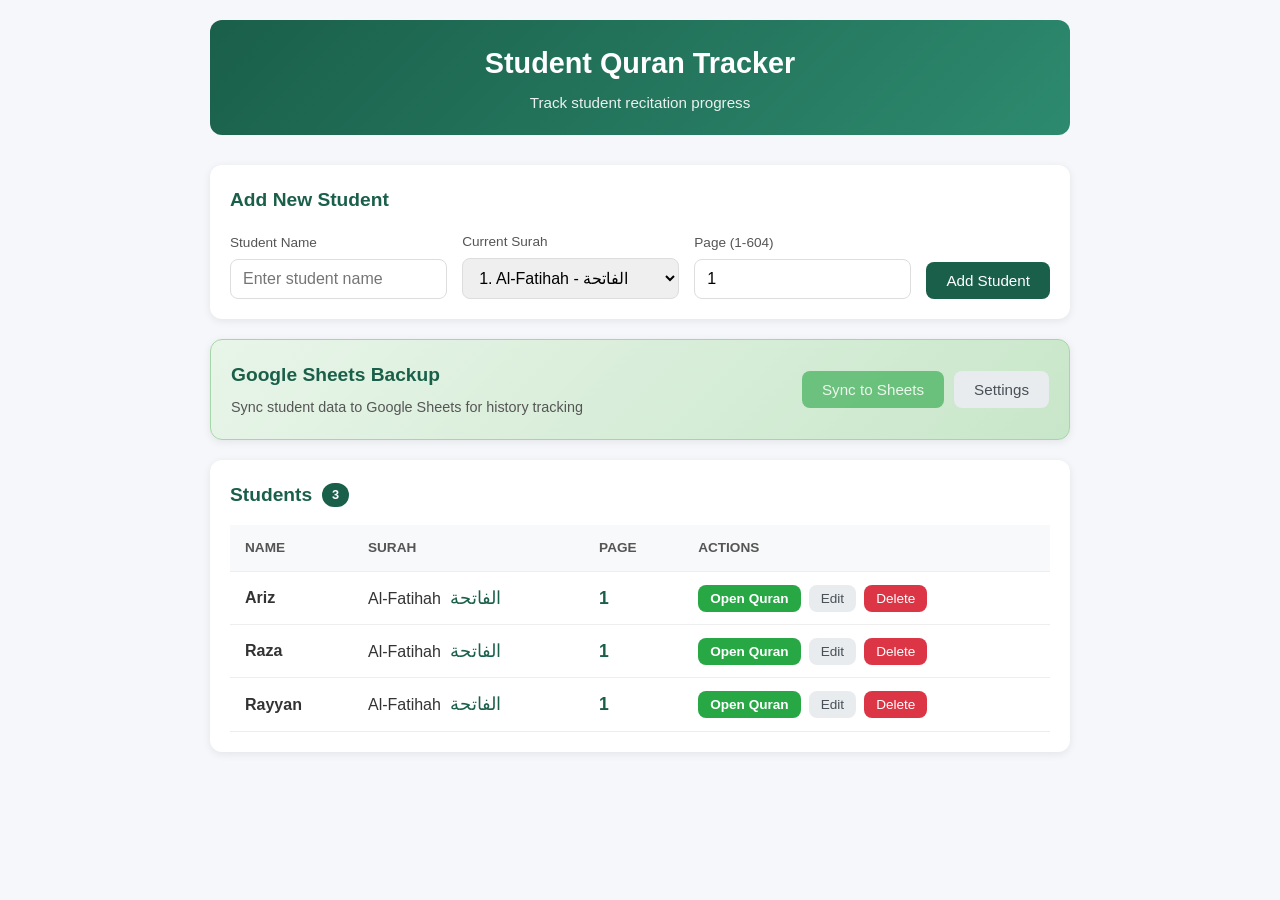
==== index.html @ d1339d32 "Initial commit: Student Quran Tracker app - Track student Quran recitation progress (Surah + Page) -" ====
<!DOCTYPE html>
<html lang="en" dir="ltr">
<head>
  <meta charset="UTF-8">
  <meta name="viewport" content="width=device-width, initial-scale=1.0">
  <title>Student Quran Tracker</title>
  <link rel="stylesheet" href="css/styles.css">
</head>
<body>
  <div class="container">
    <header>
      <h1>Student Quran Tracker</h1>
      <p class="subtitle">Track student recitation progress</p>
    </header>

    <!-- Add Student Form -->
    <section class="add-student-section">
      <h2>Add New Student</h2>
      <form id="addStudentForm" class="add-form">
        <div class="form-row">
          <div class="form-group">
            <label for="studentName">Student Name</label>
            <input type="text" id="studentName" placeholder="Enter student name" required>
          </div>
          <div class="form-group">
            <label for="surahSelect">Current Surah</label>
            <select id="surahSelect" required>
              <!-- Populated by JavaScript -->
            </select>
          </div>
          <div class="form-group">
            <label for="pageNumber">Page (1-604)</label>
            <input type="number" id="pageNumber" min="1" max="604" value="1" required>
          </div>
          <button type="submit" class="btn btn-primary">Add Student</button>
        </div>
      </form>
    </section>

    <!-- Google Sheets Sync -->
    <section class="sync-section">
      <div class="sync-row">
        <div class="sync-info">
          <h2>Google Sheets Backup</h2>
          <p>Sync student data to Google Sheets for history tracking</p>
        </div>
        <div class="sync-buttons">
          <button id="syncBtn" class="btn btn-success" onclick="syncToGoogleSheets()">
            Sync to Sheets
          </button>
          <button class="btn btn-secondary" onclick="openSettingsModal()">
            Settings
          </button>
        </div>
      </div>
    </section>

    <!-- Student List -->
    <section class="student-list-section">
      <h2>Students <span id="studentCount" class="count-badge">0</span></h2>

      <div class="table-container">
        <table id="studentTable">
          <thead>
            <tr>
              <th>Name</th>
              <th>Surah</th>
              <th>Page</th>
              <th>Actions</th>
            </tr>
          </thead>
          <tbody id="studentTableBody">
            <!-- Populated by JavaScript -->
          </tbody>
        </table>

        <div id="emptyState" class="empty-state">
          <p>No students added yet.</p>
          <p>Add your first student above!</p>
        </div>
      </div>
    </section>
  </div>

  <!-- Edit Modal -->
  <div id="editModal" class="modal">
    <div class="modal-content">
      <div class="modal-header">
        <h3>Edit Student</h3>
        <button class="close-btn" onclick="closeEditModal()">&times;</button>
      </div>
      <form id="editStudentForm">
        <input type="hidden" id="editStudentId">
        <div class="form-group">
          <label for="editStudentName">Student Name</label>
          <input type="text" id="editStudentName" required>
        </div>
        <div class="form-group">
          <label for="editSurahSelect">Current Surah</label>
          <select id="editSurahSelect" required>
            <!-- Populated by JavaScript -->
          </select>
        </div>
        <div class="form-group">
          <label for="editPageNumber">Page (1-604)</label>
          <input type="number" id="editPageNumber" min="1" max="604" required>
        </div>
        <div class="modal-actions">
          <button type="button" class="btn btn-secondary" onclick="closeEditModal()">Cancel</button>
          <button type="submit" class="btn btn-primary">Save Changes</button>
        </div>
      </form>
    </div>
  </div>

  <!-- Delete Confirmation Modal -->
  <div id="deleteModal" class="modal">
    <div class="modal-content modal-small">
      <div class="modal-header">
        <h3>Delete Student</h3>
        <button class="close-btn" onclick="closeDeleteModal()">&times;</button>
      </div>
      <p>Are you sure you want to delete <strong id="deleteStudentName"></strong>?</p>
      <div class="modal-actions">
        <button type="button" class="btn btn-secondary" onclick="closeDeleteModal()">Cancel</button>
        <button type="button" class="btn btn-danger" onclick="confirmDelete()">Delete</button>
      </div>
    </div>
  </div>

  <!-- Settings Modal -->
  <div id="settingsModal" class="modal">
    <div class="modal-content">
      <div class="modal-header">
        <h3>Google Sheets Settings</h3>
        <button class="close-btn" onclick="closeSettingsModal()">&times;</button>
      </div>
      <div class="form-group">
        <label for="scriptUrl">Google Apps Script URL</label>
        <input type="url" id="scriptUrl" placeholder="https://script.google.com/macros/s/...">
        <p class="help-text">
          Deploy the Google Apps Script and paste the web app URL here.
          <br>See <code>google-apps-script.js</code> for the script code.
        </p>
      </div>
      <div class="modal-actions">
        <button type="button" class="btn btn-secondary" onclick="closeSettingsModal()">Cancel</button>
        <button type="button" class="btn btn-primary" onclick="saveScriptUrl()">Save URL</button>
      </div>
    </div>
  </div>

  <script src="js/quran-data.js"></script>
  <script src="js/page-mapping.js"></script>
  <script src="js/app.js"></script>
</body>
</html>
---- css/styles.css ----
/* Reset and base styles */
* {
  margin: 0;
  padding: 0;
  box-sizing: border-box;
}

body {
  font-family: -apple-system, BlinkMacSystemFont, 'Segoe UI', Roboto, Oxygen, Ubuntu, sans-serif;
  background-color: #f5f7fa;
  color: #333;
  line-height: 1.6;
  min-height: 100vh;
}

.container {
  max-width: 900px;
  margin: 0 auto;
  padding: 20px;
}

/* Header */
header {
  text-align: center;
  margin-bottom: 30px;
  padding: 20px;
  background: linear-gradient(135deg, #1a5f4a 0%, #2d8a6e 100%);
  border-radius: 12px;
  color: white;
}

header h1 {
  font-size: 1.8rem;
  margin-bottom: 5px;
}

header .subtitle {
  opacity: 0.9;
  font-size: 0.95rem;
}

/* Sections */
section {
  background: white;
  border-radius: 12px;
  padding: 20px;
  margin-bottom: 20px;
  box-shadow: 0 2px 8px rgba(0, 0, 0, 0.08);
}

section h2 {
  font-size: 1.2rem;
  margin-bottom: 15px;
  color: #1a5f4a;
  display: flex;
  align-items: center;
  gap: 10px;
}

.count-badge {
  background: #1a5f4a;
  color: white;
  font-size: 0.8rem;
  padding: 2px 10px;
  border-radius: 12px;
}

/* Forms */
.add-form .form-row {
  display: flex;
  flex-wrap: wrap;
  gap: 15px;
  align-items: flex-end;
}

.form-group {
  flex: 1;
  min-width: 150px;
}

.form-group label {
  display: block;
  font-size: 0.85rem;
  font-weight: 500;
  margin-bottom: 5px;
  color: #555;
}

.form-group input,
.form-group select {
  width: 100%;
  padding: 10px 12px;
  border: 1px solid #ddd;
  border-radius: 8px;
  font-size: 1rem;
  transition: border-color 0.2s, box-shadow 0.2s;
}

.form-group input:focus,
.form-group select:focus {
  outline: none;
  border-color: #1a5f4a;
  box-shadow: 0 0 0 3px rgba(26, 95, 74, 0.1);
}

/* Buttons */
.btn {
  padding: 10px 20px;
  border: none;
  border-radius: 8px;
  font-size: 0.95rem;
  font-weight: 500;
  cursor: pointer;
  transition: all 0.2s;
  display: inline-flex;
  align-items: center;
  justify-content: center;
  gap: 6px;
}

.btn-primary {
  background: #1a5f4a;
  color: white;
}

.btn-primary:hover {
  background: #15503e;
}

.btn-secondary {
  background: #e9ecef;
  color: #495057;
}

.btn-secondary:hover {
  background: #dee2e6;
}

.btn-success {
  background: #28a745;
  color: white;
}

.btn-success:hover {
  background: #218838;
}

.btn-danger {
  background: #dc3545;
  color: white;
}

.btn-danger:hover {
  background: #c82333;
}

.btn-sm {
  padding: 6px 12px;
  font-size: 0.85rem;
}

/* Table */
.table-container {
  overflow-x: auto;
}

table {
  width: 100%;
  border-collapse: collapse;
}

table th,
table td {
  padding: 12px 15px;
  text-align: left;
  border-bottom: 1px solid #eee;
}

table th {
  background: #f8f9fa;
  font-weight: 600;
  color: #555;
  font-size: 0.85rem;
  text-transform: uppercase;
}

table tbody tr:hover {
  background: #f8f9fa;
}

table td {
  vertical-align: middle;
}

/* Action buttons in table */
.action-buttons {
  display: flex;
  gap: 8px;
  flex-wrap: wrap;
}

/* Open Quran button - make it stand out */
.btn-quran {
  background: #28a745;
  color: white;
  font-weight: 600;
}

.btn-quran:hover {
  background: #218838;
}

/* Inline page edit */
.page-display {
  display: flex;
  align-items: center;
  gap: 8px;
}

.page-number {
  font-weight: 600;
  font-size: 1.1rem;
  color: #1a5f4a;
  min-width: 40px;
}

.page-input {
  width: 70px;
  padding: 5px 8px;
  border: 1px solid #1a5f4a;
  border-radius: 6px;
  font-size: 1rem;
  text-align: center;
}

/* Empty state */
.empty-state {
  text-align: center;
  padding: 40px 20px;
  color: #888;
}

.empty-state p {
  margin: 5px 0;
}

/* Hide table when empty */
table.hidden,
.empty-state.hidden {
  display: none;
}

/* Modal */
.modal {
  display: none;
  position: fixed;
  top: 0;
  left: 0;
  width: 100%;
  height: 100%;
  background: rgba(0, 0, 0, 0.5);
  justify-content: center;
  align-items: center;
  z-index: 1000;
}

.modal.active {
  display: flex;
}

.modal-content {
  background: white;
  border-radius: 12px;
  padding: 24px;
  width: 90%;
  max-width: 450px;
  box-shadow: 0 10px 40px rgba(0, 0, 0, 0.2);
}

.modal-small {
  max-width: 350px;
}

.modal-header {
  display: flex;
  justify-content: space-between;
  align-items: center;
  margin-bottom: 20px;
}

.modal-header h3 {
  font-size: 1.2rem;
  color: #333;
}

.close-btn {
  background: none;
  border: none;
  font-size: 1.5rem;
  cursor: pointer;
  color: #888;
  line-height: 1;
}

.close-btn:hover {
  color: #333;
}

.modal-content .form-group {
  margin-bottom: 15px;
}

.modal-actions {
  display: flex;
  gap: 10px;
  justify-content: flex-end;
  margin-top: 20px;
}

/* Responsive */
@media (max-width: 600px) {
  .container {
    padding: 10px;
  }

  header {
    padding: 15px;
  }

  header h1 {
    font-size: 1.4rem;
  }

  section {
    padding: 15px;
  }

  .add-form .form-row {
    flex-direction: column;
  }

  .form-group {
    min-width: 100%;
  }

  .btn {
    width: 100%;
  }

  table th,
  table td {
    padding: 10px 8px;
    font-size: 0.9rem;
  }

  .action-buttons {
    flex-direction: column;
  }

  .action-buttons .btn {
    width: 100%;
  }
}

/* Surah display */
.surah-name {
  font-weight: 500;
}

.surah-arabic {
  font-family: 'Scheherazade New', 'Traditional Arabic', serif;
  font-size: 1.1rem;
  margin-left: 5px;
  color: #1a5f4a;
}

/* Sync section */
.sync-section {
  background: linear-gradient(135deg, #e8f5e9 0%, #c8e6c9 100%);
  border: 1px solid #a5d6a7;
}

.sync-row {
  display: flex;
  justify-content: space-between;
  align-items: center;
  flex-wrap: wrap;
  gap: 15px;
}

.sync-info h2 {
  margin-bottom: 5px;
}

.sync-info p {
  color: #555;
  font-size: 0.9rem;
  margin: 0;
}

.sync-buttons {
  display: flex;
  gap: 10px;
}

/* Help text */
.help-text {
  font-size: 0.85rem;
  color: #666;
  margin-top: 8px;
  line-height: 1.5;
}

.help-text code {
  background: #f0f0f0;
  padding: 2px 6px;
  border-radius: 4px;
  font-family: monospace;
}

/* Disabled button */
.btn:disabled {
  opacity: 0.6;
  cursor: not-allowed;
}

@media (max-width: 600px) {
  .sync-row {
    flex-direction: column;
    text-align: center;
  }

  .sync-buttons {
    width: 100%;
    flex-direction: column;
  }
}
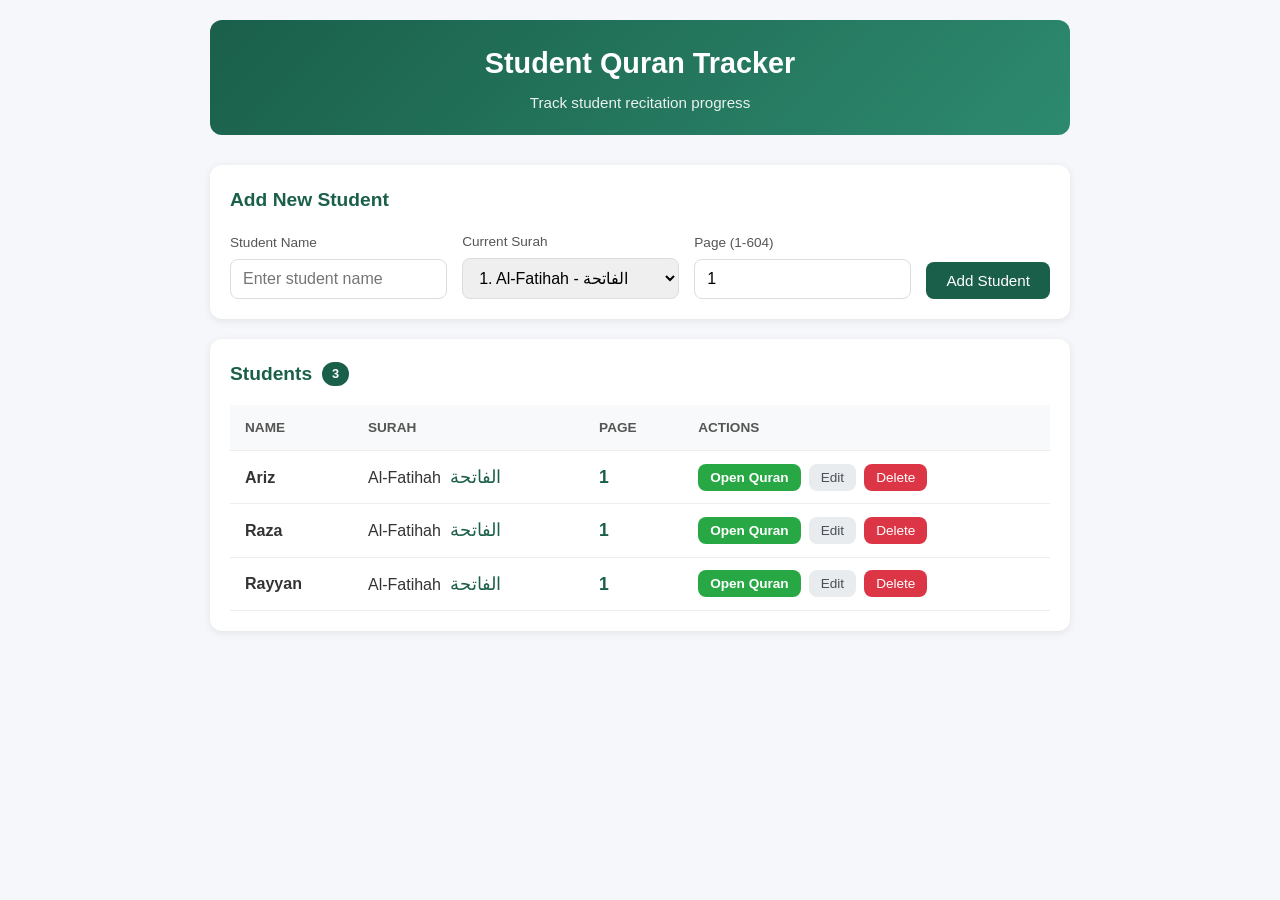
==== commit f2c9dc11: "Remove Google Sheets backup button and settings Co-Authored-By: Claude Opus 4.5 <noreply@anthropic.c" ====
--- a/index.html
+++ b/index.html
@@ -36,25 +36,6 @@
         </div>
       </form>
     </section>
-
-    <!-- Google Sheets Sync -->
-    <section class="sync-section">
-      <div class="sync-row">
-        <div class="sync-info">
-          <h2>Google Sheets Backup</h2>
-          <p>Sync student data to Google Sheets for history tracking</p>
-        </div>
-        <div class="sync-buttons">
-          <button id="syncBtn" class="btn btn-success" onclick="syncToGoogleSheets()">
-            Sync to Sheets
-          </button>
-          <button class="btn btn-secondary" onclick="openSettingsModal()">
-            Settings
-          </button>
-        </div>
-      </div>
-    </section>
-
     <!-- Student List -->
     <section class="student-list-section">
       <h2>Students <span id="studentCount" class="count-badge">0</span></h2>
@@ -127,29 +108,6 @@
       </div>
     </div>
   </div>
-
-  <!-- Settings Modal -->
-  <div id="settingsModal" class="modal">
-    <div class="modal-content">
-      <div class="modal-header">
-        <h3>Google Sheets Settings</h3>
-        <button class="close-btn" onclick="closeSettingsModal()">&times;</button>
-      </div>
-      <div class="form-group">
-        <label for="scriptUrl">Google Apps Script URL</label>
-        <input type="url" id="scriptUrl" placeholder="https://script.google.com/macros/s/...">
-        <p class="help-text">
-          Deploy the Google Apps Script and paste the web app URL here.
-          <br>See <code>google-apps-script.js</code> for the script code.
-        </p>
-      </div>
-      <div class="modal-actions">
-        <button type="button" class="btn btn-secondary" onclick="closeSettingsModal()">Cancel</button>
-        <button type="button" class="btn btn-primary" onclick="saveScriptUrl()">Save URL</button>
-      </div>
-    </div>
-  </div>
-
   <script src="js/quran-data.js"></script>
   <script src="js/page-mapping.js"></script>
   <script src="js/app.js"></script>
--- a/css/styles.css
+++ b/css/styles.css
@@ -374,64 +374,3 @@
   color: #1a5f4a;
 }
 
-/* Sync section */
-.sync-section {
-  background: linear-gradient(135deg, #e8f5e9 0%, #c8e6c9 100%);
-  border: 1px solid #a5d6a7;
-}
-
-.sync-row {
-  display: flex;
-  justify-content: space-between;
-  align-items: center;
-  flex-wrap: wrap;
-  gap: 15px;
-}
-
-.sync-info h2 {
-  margin-bottom: 5px;
-}
-
-.sync-info p {
-  color: #555;
-  font-size: 0.9rem;
-  margin: 0;
-}
-
-.sync-buttons {
-  display: flex;
-  gap: 10px;
-}
-
-/* Help text */
-.help-text {
-  font-size: 0.85rem;
-  color: #666;
-  margin-top: 8px;
-  line-height: 1.5;
-}
-
-.help-text code {
-  background: #f0f0f0;
-  padding: 2px 6px;
-  border-radius: 4px;
-  font-family: monospace;
-}
-
-/* Disabled button */
-.btn:disabled {
-  opacity: 0.6;
-  cursor: not-allowed;
-}
-
-@media (max-width: 600px) {
-  .sync-row {
-    flex-direction: column;
-    text-align: center;
-  }
-
-  .sync-buttons {
-    width: 100%;
-    flex-direction: column;
-  }
-}
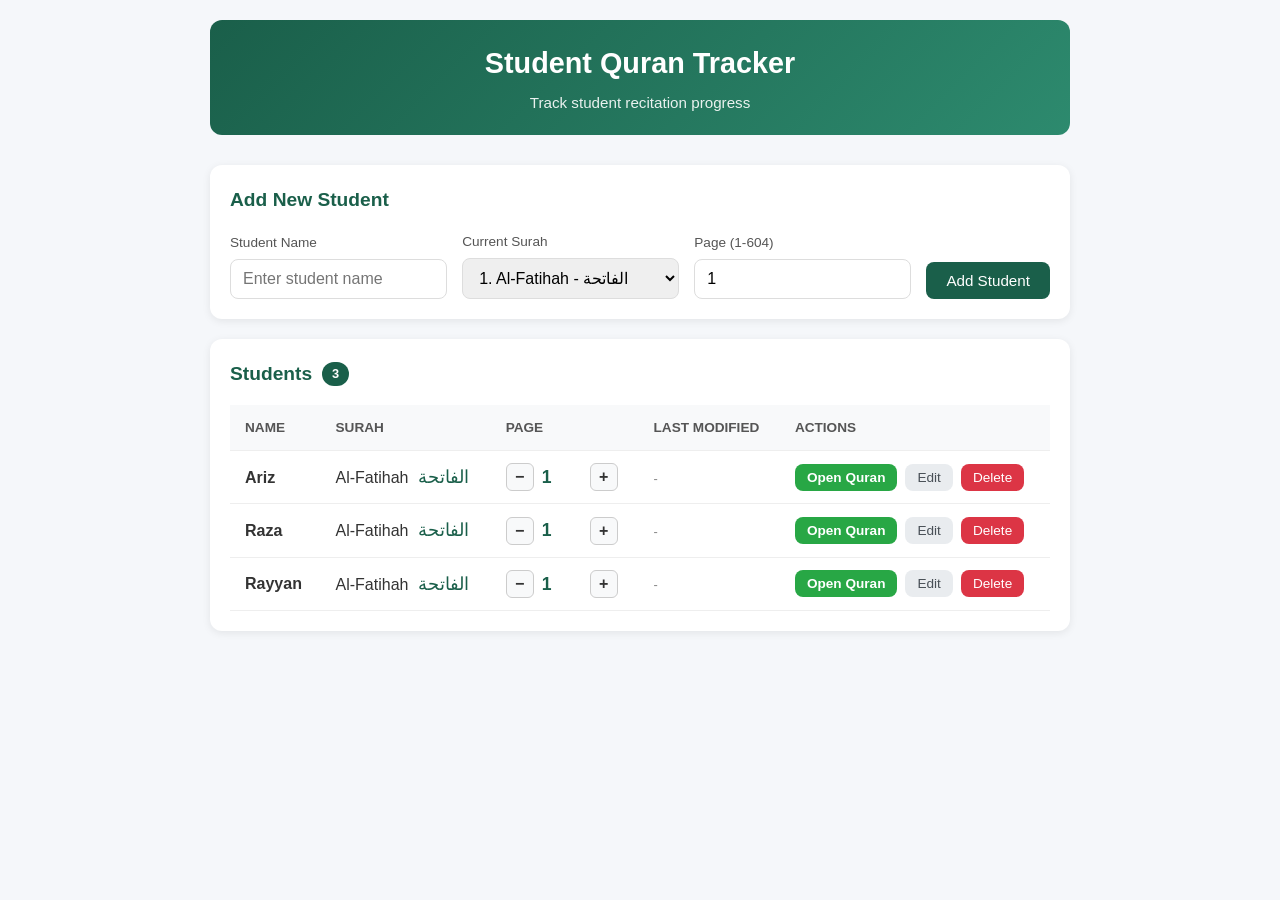
==== commit f0abc85f: "Add last modified date and page +/- buttons" ====
--- a/index.html
+++ b/index.html
@@ -47,6 +47,7 @@
               <th>Name</th>
               <th>Surah</th>
               <th>Page</th>
+              <th>Last Modified</th>
               <th>Actions</th>
             </tr>
           </thead>
--- a/css/styles.css
+++ b/css/styles.css
@@ -374,3 +374,33 @@
   color: #1a5f4a;
 }
 
+/* Page +/- buttons */
+.btn-page {
+  width: 28px;
+  height: 28px;
+  border: 1px solid #ccc;
+  border-radius: 6px;
+  background: #f8f9fa;
+  font-size: 1rem;
+  font-weight: 600;
+  cursor: pointer;
+  display: inline-flex;
+  align-items: center;
+  justify-content: center;
+  transition: all 0.2s;
+  color: #333;
+}
+
+.btn-page:hover {
+  background: #1a5f4a;
+  color: white;
+  border-color: #1a5f4a;
+}
+
+/* Last modified */
+.last-modified {
+  font-size: 0.8rem;
+  color: #888;
+  white-space: nowrap;
+}
+
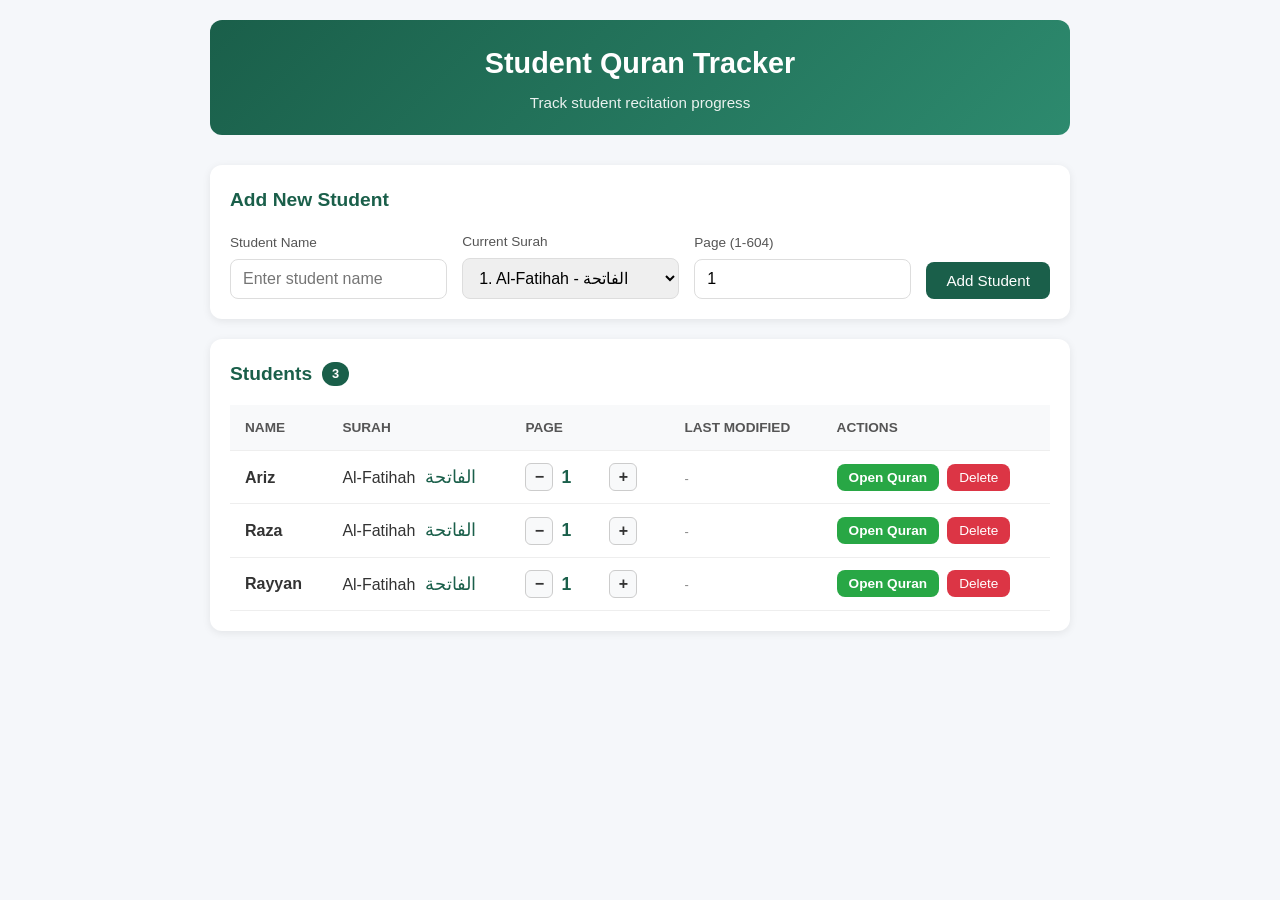
==== commit e3aa9700: "Remove Edit button, fix last modified display" ====
--- a/index.html
+++ b/index.html
@@ -63,38 +63,6 @@
       </div>
     </section>
   </div>
-
-  <!-- Edit Modal -->
-  <div id="editModal" class="modal">
-    <div class="modal-content">
-      <div class="modal-header">
-        <h3>Edit Student</h3>
-        <button class="close-btn" onclick="closeEditModal()">&times;</button>
-      </div>
-      <form id="editStudentForm">
-        <input type="hidden" id="editStudentId">
-        <div class="form-group">
-          <label for="editStudentName">Student Name</label>
-          <input type="text" id="editStudentName" required>
-        </div>
-        <div class="form-group">
-          <label for="editSurahSelect">Current Surah</label>
-          <select id="editSurahSelect" required>
-            <!-- Populated by JavaScript -->
-          </select>
-        </div>
-        <div class="form-group">
-          <label for="editPageNumber">Page (1-604)</label>
-          <input type="number" id="editPageNumber" min="1" max="604" required>
-        </div>
-        <div class="modal-actions">
-          <button type="button" class="btn btn-secondary" onclick="closeEditModal()">Cancel</button>
-          <button type="submit" class="btn btn-primary">Save Changes</button>
-        </div>
-      </form>
-    </div>
-  </div>
-
   <!-- Delete Confirmation Modal -->
   <div id="deleteModal" class="modal">
     <div class="modal-content modal-small">
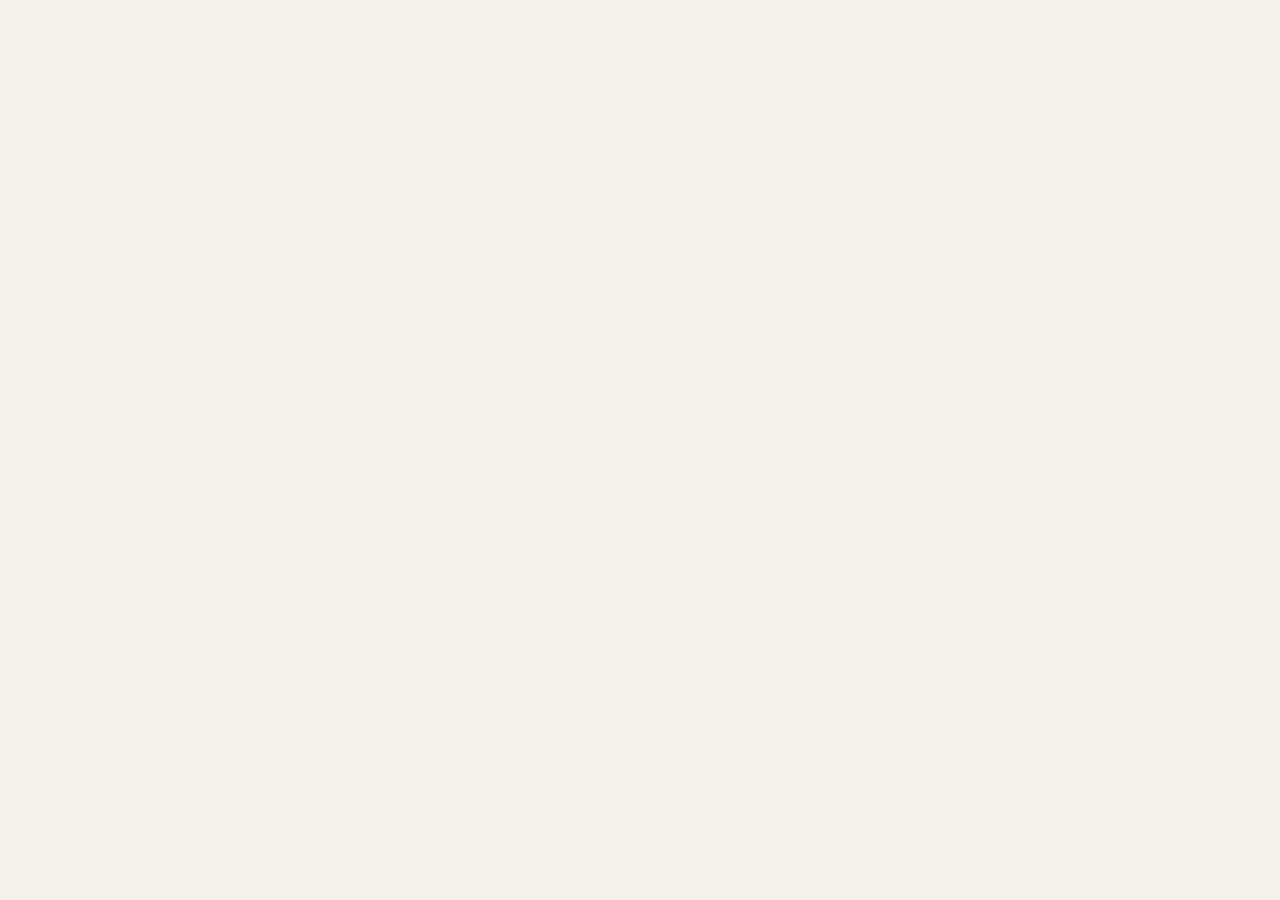
==== commit 5d3d2da3: "Update print statement from 'Hello' to 'Goodbye'" ====
--- a/index.html
+++ b/index.html
@@ -1,84 +1,1090 @@
 <!DOCTYPE html>
-<html lang="en" dir="ltr">
+<html lang="en">
 <head>
-  <meta charset="UTF-8">
-  <meta name="viewport" content="width=device-width, initial-scale=1.0">
-  <title>Student Quran Tracker</title>
-  <link rel="stylesheet" href="css/styles.css">
+<base target="_top">
+<meta charset="utf-8">
+<link rel="preconnect" href="https://fonts.googleapis.com">
+<link rel="preconnect" href="https://fonts.gstatic.com" crossorigin>
+<link href="https://fonts.googleapis.com/css2?family=Fraunces:opsz,wght@9..144,500;9..144,600&family=Inter:wght@400;500;600&family=Amiri:wght@400;700&display=swap" rel="stylesheet">
+<style>
+:root{
+  --bg:#F5F0E8; --surface:#FFFDF8; --surface-2:#FAF6EE; --line:#E6DECF; --line-2:#D8CDB8;
+  --ink:#2D2B27; --ink-2:#5E584E; --ink-3:#8A8275;
+  --teal:#2F6B5E; --teal-2:#3D7A6B; --teal-soft:#E3EEE9; --sage:#7FA38F;
+  --gold:#B8963E; --gold-soft:#F3EBD6;
+  --absent:#A9503A; --absent-soft:#F6E4DE;
+  --repl:#9A7A28; --repl-soft:#F3EAD2;
+  --st0:#E8E1D3; --st1:#C7DCD2; --st2:#8FB5A3; --st3:#4E8C79; --st4:#2F6B5E;
+  --r:14px; --shadow:0 1px 2px rgba(60,48,25,.06),0 4px 16px rgba(60,48,25,.05);
+  --serif:'Fraunces',Georgia,serif; --sans:'Inter',system-ui,-apple-system,'Segoe UI',Roboto,sans-serif; --ar:'Amiri','Traditional Arabic',serif;
+}
+*{box-sizing:border-box}
+html,body{margin:0;background:var(--bg);color:var(--ink);font:15px/1.5 var(--sans);-webkit-font-smoothing:antialiased}
+button,input,select,textarea{font:inherit;color:inherit}
+a{color:var(--teal)}
+.hidden{display:none!important}
+h1,h2,h3{font-family:var(--serif);font-weight:600;letter-spacing:-.01em;margin:0}
+.muted{color:var(--ink-3)} .small{font-size:13px}
+.ar{font-family:var(--ar);font-size:1.15em;direction:rtl}
+.wrap{max-width:1080px;margin:0 auto;padding:0 16px}
+
+/* Header */
+.top{background:var(--teal);color:#fff;position:relative;overflow:hidden}
+.top:before{content:"";position:absolute;inset:0;opacity:.09;background-image:url("data:image/svg+xml,%3Csvg xmlns='http://www.w3.org/2000/svg' width='56' height='56' viewBox='0 0 56 56'%3E%3Cg fill='none' stroke='%23fff' stroke-width='1.2'%3E%3Crect x='16' y='16' width='24' height='24'/%3E%3Crect x='16' y='16' width='24' height='24' transform='rotate(45 28 28)'/%3E%3C/g%3E%3C/svg%3E")}
+.top .wrap{position:relative;display:flex;align-items:center;gap:12px;min-height:60px;flex-wrap:wrap;padding-top:8px;padding-bottom:8px}
+.brand{display:flex;align-items:center;gap:10px;font-family:var(--serif);font-size:19px;font-weight:600;margin-right:auto;white-space:nowrap}
+.brand svg{flex:none}
+.nav{display:flex;gap:4px}
+.nav button{background:none;border:0;color:#fff;opacity:.78;padding:8px 12px;border-radius:999px;cursor:pointer;font-weight:500}
+.nav button:hover{opacity:1;background:rgba(255,255,255,.1)}
+.nav button.on{opacity:1;background:rgba(255,255,255,.16)}
+.top .btn-gold{background:var(--gold);color:#fff;border:0}
+.top .btn-gold:hover{background:#a8872f}
+.goldrule{height:3px;background:linear-gradient(90deg,var(--gold),#d9c07a,var(--gold))}
+
+/* Buttons */
+.btn{display:inline-flex;align-items:center;justify-content:center;gap:6px;border:1px solid var(--line-2);background:var(--surface);padding:9px 14px;border-radius:10px;cursor:pointer;font-weight:500;text-decoration:none;color:var(--ink);white-space:nowrap;min-height:40px}
+.btn:hover{border-color:var(--ink-3)}
+.btn-primary{background:var(--teal);border-color:var(--teal);color:#fff}
+.btn-primary:hover{background:#285d52;border-color:#285d52}
+.btn-ghost{background:none;border-color:transparent}
+.btn-danger{color:var(--absent);border-color:#e3c4ba}
+.btn-sm{padding:6px 10px;min-height:32px;font-size:13px;border-radius:8px}
+.btn[disabled]{opacity:.55;cursor:default}
+.iconbtn{width:40px;height:40px;padding:0;border-radius:10px}
+
+/* Layout */
+main{padding:20px 0 60px}
+.pagehead{display:flex;align-items:flex-end;gap:12px;flex-wrap:wrap;margin-bottom:16px}
+.pagehead h1{font-size:26px;line-height:1.2}
+.pagehead .grow{flex:1;min-width:200px}
+.card{background:var(--surface);border:1px solid var(--line);border-radius:var(--r);box-shadow:var(--shadow)}
+.pad{padding:16px}
+.grid{display:grid;gap:14px}
+.cards{grid-template-columns:repeat(auto-fill,minmax(290px,1fr))}
+.tiles{display:grid;gap:12px;grid-template-columns:repeat(auto-fit,minmax(150px,1fr));margin-bottom:18px}
+.tile{padding:14px 16px}
+.tile .lbl{font-size:12px;text-transform:uppercase;letter-spacing:.06em;color:var(--ink-3);font-weight:600}
+.tile .val{font-family:var(--serif);font-size:28px;font-weight:600;line-height:1.15;margin-top:4px}
+.tile .sub{font-size:13px;color:var(--ink-2);margin-top:2px}
+.section-title{display:flex;align-items:center;gap:10px;margin:22px 0 10px}
+.section-title h2{font-size:18px}
+.section-title .line{flex:1;height:1px;background:var(--line)}
+
+/* Month bar */
+.monthbar{display:inline-flex;align-items:center;gap:4px;background:var(--surface);border:1px solid var(--line);border-radius:12px;padding:3px}
+.monthbar button{border:0;background:none;width:36px;height:36px;border-radius:9px;cursor:pointer;font-size:18px;color:var(--ink-2)}
+.monthbar button:hover:not([disabled]){background:var(--surface-2)}
+.monthbar button[disabled]{opacity:.3;cursor:default}
+.monthbar .m{min-width:140px;text-align:center;font-weight:600}
+
+/* Student card */
+.scard{padding:16px;cursor:pointer;transition:border-color .15s, transform .15s;display:flex;flex-direction:column;gap:12px}
+.scard:hover{border-color:var(--sage)}
+.scard .nm{font-family:var(--serif);font-size:18px;font-weight:600;line-height:1.25}
+.scard .row{display:flex;align-items:center;gap:10px}
+.scard .stop{font-size:14px;color:var(--ink-2)}
+.scard .stop b{color:var(--ink);font-weight:600}
+.badge{display:inline-flex;align-items:center;gap:4px;font-size:12px;font-weight:600;padding:2px 8px;border-radius:999px;background:var(--surface-2);border:1px solid var(--line);color:var(--ink-2);white-space:nowrap}
+.badge.off{background:#f1ece2;color:var(--ink-3)}
+
+/* Attendance dots & chips */
+.dots{display:flex;gap:5px;flex-wrap:wrap}
+.dot{width:22px;height:22px;border-radius:50%;border:1.5px dashed var(--line-2);display:grid;place-items:center;font-size:11px;font-weight:700;color:#fff}
+.dot.P{background:var(--teal);border:0}
+.dot.R{background:var(--gold);border:0}
+.dot.A{background:var(--surface);border:1.5px solid var(--absent);color:var(--absent)}
+.chip{display:inline-flex;align-items:center;gap:5px;font-size:12px;font-weight:600;padding:3px 9px;border-radius:999px;white-space:nowrap}
+.chip.Present{background:var(--teal-soft);color:var(--teal)}
+.chip.Absent{background:var(--absent-soft);color:var(--absent)}
+.chip.Replacement{background:var(--repl-soft);color:var(--repl)}
+.chip:before{content:"";width:7px;height:7px;border-radius:50%;background:currentColor}
+
+/* Tajweed status */
+.sbar{display:flex;height:10px;border-radius:999px;overflow:hidden;background:var(--st0);gap:2px}
+.sbar i{display:block;height:100%}
+.st{display:inline-flex;align-items:center;font-size:12px;font-weight:600;padding:3px 10px;border-radius:999px;white-space:nowrap;border:1px solid transparent}
+.st.s0{background:var(--surface);color:var(--ink-3);border-color:var(--line);border-style:dashed}
+.st.s1{background:var(--st1);color:#244a40}
+.st.s2{background:var(--st2);color:#15332b}
+.st.s3{background:var(--st3);color:#fff}
+.st.s4{background:var(--st4);color:#fff}
+.legend{display:flex;gap:14px;flex-wrap:wrap;font-size:13px;color:var(--ink-2)}
+.legend span{display:inline-flex;align-items:center;gap:6px}
+.legend i{width:12px;height:12px;border-radius:3px;display:inline-block}
+
+/* Tabs */
+.tabs{display:flex;gap:4px;border-bottom:1px solid var(--line);margin:18px 0 18px;overflow-x:auto}
+.tabs button{background:none;border:0;padding:10px 14px;font-weight:600;color:var(--ink-3);cursor:pointer;border-bottom:3px solid transparent;margin-bottom:-1px;white-space:nowrap}
+.tabs button.on{color:var(--teal);border-bottom-color:var(--gold)}
+
+/* Tables & lists */
+.list{display:flex;flex-direction:column}
+.li{display:grid;grid-template-columns:110px 1fr auto;gap:10px;align-items:center;padding:12px 16px;border-top:1px solid var(--line)}
+.li:first-child{border-top:0}
+.li .d{font-weight:600;font-size:14px}
+.li .d small{display:block;font-weight:400;color:var(--ink-3)}
+.li .body{min-width:0}
+.li .notes{font-size:13px;color:var(--ink-2);margin-top:2px;overflow-wrap:anywhere}
+.empty{padding:28px 16px;text-align:center;color:var(--ink-3)}
+table.t{width:100%;border-collapse:collapse;font-size:14px}
+table.t th{font-size:12px;text-transform:uppercase;letter-spacing:.05em;color:var(--ink-3);text-align:left;font-weight:600;padding:10px 12px;border-bottom:1px solid var(--line);white-space:nowrap}
+table.t td{padding:10px 12px;border-bottom:1px solid var(--line)}
+table.t tr:last-child td{border-bottom:0}
+.num{text-align:right;font-variant-numeric:tabular-nums}
+.scroll-x{overflow-x:auto}
+
+/* Tajweed groups */
+.tgroup{margin-bottom:14px;overflow:hidden}
+.tgroup-h{display:flex;justify-content:space-between;align-items:center;padding:11px 16px;background:var(--surface-2);border-bottom:1px solid var(--line)}
+.tgroup-h h3{font-size:16px}
+.tsub{padding:7px 16px;background:var(--gold-soft);font-size:13px;font-weight:600;color:#6d5620;border-bottom:1px solid var(--line)}
+.trow{display:grid;grid-template-columns:minmax(150px,1.1fr) 120px 2fr;gap:12px;align-items:start;padding:10px 16px;border-bottom:1px solid var(--line)}
+.trow:last-child{border-bottom:0}
+.trow .tn{font-weight:500}
+.trow .tn .n{display:inline-block;width:22px;color:var(--ink-3);font-variant-numeric:tabular-nums}
+.trow .rem{font-size:14px;color:var(--ink-2);overflow-wrap:anywhere}
+.trow .rem small{display:block;color:var(--ink-3);font-size:12px}
+.trow.changed{background:#fbf7ec}
+.seg{display:inline-flex;flex-wrap:wrap;gap:4px}
+.seg button{border:1px solid var(--line-2);background:var(--surface);border-radius:8px;padding:5px 8px;font-size:12px;font-weight:600;cursor:pointer;color:var(--ink-2)}
+.seg button.on.s1{background:var(--st1);border-color:var(--st1);color:#244a40}
+.seg button.on.s2{background:var(--st2);border-color:var(--st2);color:#15332b}
+.seg button.on.s3{background:var(--st3);border-color:var(--st3);color:#fff}
+.seg button.on.s4{background:var(--st4);border-color:var(--st4);color:#fff}
+.trow.edit{grid-template-columns:minmax(150px,1fr) auto minmax(180px,1.4fr)}
+.trow.edit input{width:100%}
+.editbar{position:sticky;top:0;z-index:5;display:flex;gap:10px;align-items:center;flex-wrap:wrap;padding:10px 14px;margin-bottom:14px;background:#fffaf0;border:1px solid #e7d7aa;border-radius:12px;box-shadow:var(--shadow)}
+.editbar .grow{flex:1}
+
+/* Forms */
+label.f,div.f{display:block;font-size:13px;font-weight:600;color:var(--ink-2);margin-bottom:12px}
+label.f > span,div.f > span{display:block;margin-bottom:5px}
+input.i,select.i,textarea.i{width:100%;border:1px solid var(--line-2);background:#fff;border-radius:10px;padding:9px 11px;min-height:42px;font-weight:400;color:var(--ink)}
+textarea.i{min-height:70px;resize:vertical}
+input.i:focus,select.i:focus,textarea.i:focus{outline:2px solid var(--sage);outline-offset:0;border-color:var(--sage)}
+.frow{display:grid;gap:12px;grid-template-columns:1fr 1fr}
+.radios{display:flex;gap:6px;flex-wrap:wrap}
+.radios label{flex:1;min-width:92px}
+.radios input{position:absolute;opacity:0;pointer-events:none}
+.radios span{display:block;text-align:center;padding:9px 8px;border:1px solid var(--line-2);border-radius:10px;cursor:pointer;font-weight:600;background:#fff;color:var(--ink-2)}
+.radios input:checked + span.Present{background:var(--teal);border-color:var(--teal);color:#fff}
+.radios input:checked + span.Absent{background:var(--absent);border-color:var(--absent);color:#fff}
+.radios input:checked + span.Replacement{background:var(--gold);border-color:var(--gold);color:#fff}
+.radios input:checked + span.opt{background:var(--teal);border-color:var(--teal);color:#fff}
+.badge.plan{background:var(--teal-soft);border-color:#cfe0d8;color:var(--teal)}
+.badge.done{background:var(--gold-soft);border-color:#e7d7aa;color:#6d5620}
+.mstrip{display:flex;gap:6px;overflow-x:auto;padding:2px 0 6px;margin-bottom:12px;scrollbar-width:thin}
+.mchip{border:1px solid var(--line-2);background:var(--surface);border-radius:999px;padding:7px 13px;font-weight:600;font-size:13px;white-space:nowrap;cursor:pointer;color:var(--ink-2);flex:none}
+.mchip:hover{border-color:var(--sage)}
+.mchip.on{background:var(--teal);border-color:var(--teal);color:#fff}
+.mchip.ghost{border-style:dashed;color:var(--ink-3)}
+.mchip.add{border-style:dashed;color:var(--teal);background:none}
+.mchip .ck{color:var(--gold);margin-left:4px}
+.mchip.on .ck{color:#f3dc95}
+.monthcard{padding:16px;margin-bottom:6px}
+.monthcard .mh{display:flex;align-items:center;gap:10px;flex-wrap:wrap}
+.monthcard .mh h2{font-size:20px;margin-right:auto}
+.mfacts{display:flex;flex-wrap:wrap;gap:8px 22px;margin-top:12px;font-size:14px;color:var(--ink-2)}
+.mfacts b{color:var(--ink);font-size:16px}
+.mremark{margin-top:12px;padding:10px 12px;border-left:3px solid var(--gold);background:var(--surface-2);border-radius:0 10px 10px 0;font-size:14px;white-space:pre-wrap;overflow-wrap:anywhere}
+.pgrange{font-weight:600}
+.pgrange .adv{color:var(--teal);font-weight:600;font-size:13px;margin-left:4px}
+.radios input:focus-visible + span{outline:2px solid var(--sage)}
+.stepper{display:flex;gap:6px}
+.stepper input{text-align:center;font-weight:600;font-size:17px}
+.hint{font-size:13px;color:var(--ink-2);background:var(--surface-2);border:1px solid var(--line);border-radius:10px;padding:8px 11px;margin:-4px 0 12px}
+.hint.warn{background:#fff6e5;border-color:#ecd8a8;color:#6d5620}
+.hint button{margin-left:6px}
+.err{color:var(--absent);font-size:13px;margin:4px 0 10px;min-height:1px}
+
+/* Modal */
+.modal{position:fixed;inset:0;background:rgba(35,30,20,.42);display:flex;align-items:center;justify-content:center;padding:16px;z-index:50}
+.sheet{background:var(--surface);border-radius:18px;width:100%;max-width:520px;max-height:calc(100vh - 32px);overflow:auto;box-shadow:0 20px 60px rgba(0,0,0,.25)}
+.sheet-h{display:flex;align-items:center;justify-content:space-between;padding:16px 18px 6px}
+.sheet-h h2{font-size:20px}
+.sheet-b{padding:10px 18px 4px}
+.sheet-f{display:flex;gap:8px;justify-content:flex-end;padding:8px 18px 18px;flex-wrap:wrap}
+.sheet-f .left{margin-right:auto}
+@media (max-width:640px){
+  .modal{align-items:flex-end;padding:0}
+  .sheet{border-radius:18px 18px 0 0;max-height:92vh}
+}
+
+/* Progress rail */
+.rail{position:relative;height:12px;border-radius:999px;background:var(--st0);overflow:hidden;margin:10px 0 6px}
+.rail .fill{position:absolute;inset:0 auto 0 0;background:linear-gradient(90deg,var(--teal-2),var(--teal));border-radius:999px}
+.rail .tick{position:absolute;top:0;bottom:0;width:2px;background:var(--surface)}
+.railscale{position:relative;height:16px;font-size:11px;color:var(--ink-3)}
+.railscale span{position:absolute;top:0;white-space:nowrap}
+.railscale span:last-child{transform:translateX(-30%)}
+
+/* Chart */
+.chart{position:relative}
+.chart svg{display:block;width:100%}
+.tip{position:absolute;pointer-events:none;background:var(--ink);color:#fff;font-size:12px;padding:6px 9px;border-radius:8px;white-space:nowrap;transform:translate(-50%,-115%);opacity:0;transition:opacity .1s}
+
+/* Attendance slots */
+.slots{display:grid;grid-template-columns:repeat(auto-fill,minmax(130px,1fr));gap:10px}
+.slot{border:1px solid var(--line);border-radius:12px;padding:10px 12px;background:var(--surface)}
+.slot .k{font-size:12px;color:var(--ink-3);font-weight:600;text-transform:uppercase;letter-spacing:.05em}
+.slot .v{font-weight:600;margin:3px 0 5px}
+.slot.emptyslot{border-style:dashed;background:transparent}
+.slot.click{cursor:pointer}
+.slot.click:hover{border-color:var(--sage)}
+
+/* Register */
+.reg td,.reg th{text-align:center}
+.reg td:first-child,.reg th:first-child{text-align:left;position:sticky;left:0;background:var(--surface);z-index:1}
+.cellbtn{width:30px;height:30px;border-radius:8px;border:1px dashed var(--line-2);background:none;cursor:pointer;font-weight:700;font-size:12px}
+.cellbtn.P{background:var(--teal);color:#fff;border:0}
+.cellbtn.R{background:var(--gold);color:#fff;border:0}
+.cellbtn.A{background:var(--absent-soft);color:var(--absent);border:1px solid #e3c4ba}
+
+/* Misc */
+.toast{position:fixed;left:50%;bottom:22px;transform:translateX(-50%);background:var(--ink);color:#fff;padding:10px 16px;border-radius:12px;font-size:14px;z-index:60;box-shadow:0 8px 30px rgba(0,0,0,.25);max-width:calc(100% - 32px)}
+.toast.bad{background:var(--absent)}
+.busybar{position:fixed;top:0;left:0;right:0;height:3px;z-index:70;overflow:hidden}
+.busybar:before{content:"";position:absolute;inset:0;width:40%;background:var(--gold);animation:bb 1s infinite ease-in-out}
+@keyframes bb{0%{transform:translateX(-100%)}100%{transform:translateX(260%)}}
+.center{min-height:80vh;display:grid;place-items:center;padding:20px}
+.signin{max-width:380px;width:100%;padding:28px;text-align:center}
+.signin h1{font-size:24px;margin:12px 0 6px}
+.back{background:none;border:0;color:var(--teal);font-weight:600;cursor:pointer;padding:0;margin-bottom:10px}
+.linkbox{display:flex;gap:6px}
+.linkbox input{font-size:13px}
+.kv{display:flex;justify-content:space-between;gap:12px;padding:8px 0;border-bottom:1px solid var(--line);font-size:14px}
+.kv:last-child{border-bottom:0}
+.changes li{margin:3px 0;font-size:14px}
+.foot{text-align:center;color:var(--ink-3);font-size:12px;margin-top:30px}
+
+@media (max-width:640px){
+  body{font-size:15px}
+  .pagehead h1{font-size:22px}
+  .brand{font-size:17px}
+  .nav{order:3;width:100%;justify-content:space-between}
+  .nav button{flex:1}
+  .li{grid-template-columns:84px 1fr auto;padding:12px}
+  .trow,.trow.edit{grid-template-columns:1fr auto;gap:6px 10px}
+  .trow .rem{grid-column:1 / -1}
+  .trow.edit .seg{grid-column:1 / -1}
+  .trow.edit input{grid-column:1 / -1}
+  .frow{grid-template-columns:1fr 1fr}
+  .tile .val{font-size:24px}
+}
+@media print{
+  .top,.nav,.btn,.monthbar button,.tabs{display:none!important}
+  body{background:#fff}
+  .card{box-shadow:none}
+}
+</style>
 </head>
 <body>
-  <div class="container">
-    <header>
-      <h1>Student Quran Tracker</h1>
-      <p class="subtitle">Track student recitation progress</p>
-    </header>
-
-    <!-- Add Student Form -->
-    <section class="add-student-section">
-      <h2>Add New Student</h2>
-      <form id="addStudentForm" class="add-form">
-        <div class="form-row">
-          <div class="form-group">
-            <label for="studentName">Student Name</label>
-            <input type="text" id="studentName" placeholder="Enter student name" required>
-          </div>
-          <div class="form-group">
-            <label for="surahSelect">Current Surah</label>
-            <select id="surahSelect" required>
-              <!-- Populated by JavaScript -->
-            </select>
-          </div>
-          <div class="form-group">
-            <label for="pageNumber">Page (1-604)</label>
-            <input type="number" id="pageNumber" min="1" max="604" value="1" required>
-          </div>
-          <button type="submit" class="btn btn-primary">Add Student</button>
-        </div>
-      </form>
-    </section>
-    <!-- Student List -->
-    <section class="student-list-section">
-      <h2>Students <span id="studentCount" class="count-badge">0</span></h2>
-
-      <div class="table-container">
-        <table id="studentTable">
-          <thead>
-            <tr>
-              <th>Name</th>
-              <th>Surah</th>
-              <th>Page</th>
-              <th>Last Modified</th>
-              <th>Actions</th>
-            </tr>
-          </thead>
-          <tbody id="studentTableBody">
-            <!-- Populated by JavaScript -->
-          </tbody>
-        </table>
-
-        <div id="emptyState" class="empty-state">
-          <p>No students added yet.</p>
-          <p>Add your first student above!</p>
-        </div>
-      </div>
-    </section>
-  </div>
-  <!-- Delete Confirmation Modal -->
-  <div id="deleteModal" class="modal">
-    <div class="modal-content modal-small">
-      <div class="modal-header">
-        <h3>Delete Student</h3>
-        <button class="close-btn" onclick="closeDeleteModal()">&times;</button>
-      </div>
-      <p>Are you sure you want to delete <strong id="deleteStudentName"></strong>?</p>
-      <div class="modal-actions">
-        <button type="button" class="btn btn-secondary" onclick="closeDeleteModal()">Cancel</button>
-        <button type="button" class="btn btn-danger" onclick="confirmDelete()">Delete</button>
-      </div>
+<div id="app"></div>
+<div id="modal"></div>
+<script>
+var BOOT = <?!= bootJson ?>;
+</script>
+<script>
+const PAGES = [[1,1],[2,1],[2,6],[2,17],[2,25],[2,30],[2,38],[2,49],[2,58],[2,62],[2,70],[2,77],[2,84],[2,89],[2,94],[2,102],[2,106],[2,113],[2,120],[2,127],[2,135],[2,142],[2,146],[2,154],[2,164],[2,170],[2,177],[2,182],[2,187],[2,191],[2,197],[2,203],[2,211],[2,216],[2,220],[2,225],[2,231],[2,234],[2,238],[2,246],[2,249],[2,253],[2,257],[2,260],[2,265],[2,270],[2,275],[2,282],[2,283],[3,1],[3,10],[3,16],[3,23],[3,30],[3,38],[3,46],[3,53],[3,62],[3,71],[3,78],[3,84],[3,92],[3,101],[3,109],[3,116],[3,122],[3,133],[3,141],[3,149],[3,154],[3,158],[3,166],[3,174],[3,181],[3,187],[3,195],[4,1],[4,7],[4,12],[4,15],[4,20],[4,24],[4,27],[4,34],[4,38],[4,45],[4,52],[4,60],[4,66],[4,75],[4,80],[4,87],[4,92],[4,95],[4,102],[4,106],[4,114],[4,122],[4,128],[4,135],[4,141],[4,148],[4,155],[4,163],[4,171],[4,176],[5,3],[5,6],[5,10],[5,14],[5,18],[5,24],[5,32],[5,37],[5,42],[5,46],[5,51],[5,58],[5,65],[5,71],[5,77],[5,83],[5,90],[5,96],[5,104],[5,109],[5,114],[6,1],[6,9],[6,19],[6,28],[6,36],[6,45],[6,53],[6,60],[6,69],[6,74],[6,82],[6,91],[6,95],[6,102],[6,111],[6,119],[6,125],[6,132],[6,138],[6,143],[6,147],[6,152],[6,158],[7,1],[7,12],[7,23],[7,31],[7,38],[7,44],[7,52],[7,58],[7,68],[7,74],[7,82],[7,88],[7,96],[7,105],[7,121],[7,131],[7,138],[7,144],[7,150],[7,156],[7,160],[7,164],[7,171],[7,179],[7,188],[7,196],[8,1],[8,9],[8,17],[8,26],[8,34],[8,41],[8,46],[8,53],[8,62],[8,70],[9,1],[9,7],[9,14],[9,21],[9,27],[9,32],[9,37],[9,41],[9,48],[9,55],[9,62],[9,69],[9,73],[9,80],[9,87],[9,94],[9,100],[9,107],[9,112],[9,118],[9,123],[10,1],[10,7],[10,15],[10,21],[10,26],[10,34],[10,43],[10,54],[10,62],[10,71],[10,79],[10,89],[10,98],[10,107],[11,6],[11,13],[11,20],[11,29],[11,38],[11,46],[11,54],[11,63],[11,72],[11,82],[11,89],[11,98],[11,109],[11,118],[12,5],[12,15],[12,23],[12,31],[12,38],[12,44],[12,53],[12,64],[12,70],[12,79],[12,87],[12,96],[12,104],[13,1],[13,6],[13,14],[13,19],[13,29],[13,35],[13,43],[14,6],[14,11],[14,19],[14,25],[14,34],[14,43],[15,1],[15,16],[15,32],[15,52],[15,71],[15,91],[16,7],[16,15],[16,27],[16,35],[16,43],[16,55],[16,65],[16,73],[16,80],[16,88],[16,94],[16,103],[16,111],[16,119],[17,1],[17,8],[17,18],[17,28],[17,39],[17,50],[17,59],[17,67],[17,76],[17,87],[17,97],[17,105],[18,5],[18,16],[18,21],[18,28],[18,35],[18,46],[18,54],[18,62],[18,75],[18,84],[18,98],[19,1],[19,12],[19,26],[19,39],[19,52],[19,65],[19,77],[19,96],[20,13],[20,38],[20,52],[20,65],[20,77],[20,88],[20,99],[20,114],[20,126],[21,1],[21,11],[21,25],[21,36],[21,45],[21,58],[21,73],[21,82],[21,91],[21,102],[22,1],[22,6],[22,16],[22,24],[22,31],[22,39],[22,47],[22,56],[22,65],[22,73],[23,1],[23,18],[23,28],[23,43],[23,60],[23,75],[23,90],[23,105],[24,1],[24,11],[24,21],[24,28],[24,32],[24,37],[24,44],[24,54],[24,59],[24,62],[25,3],[25,12],[25,21],[25,33],[25,44],[25,56],[25,68],[26,1],[26,20],[26,40],[26,61],[26,84],[26,112],[26,137],[26,160],[26,184],[26,207],[27,1],[27,14],[27,23],[27,36],[27,45],[27,56],[27,64],[27,77],[27,89],[28,6],[28,14],[28,22],[28,29],[28,36],[28,44],[28,51],[28,60],[28,71],[28,78],[28,85],[29,7],[29,15],[29,24],[29,31],[29,39],[29,46],[29,53],[29,64],[30,6],[30,16],[30,25],[30,33],[30,42],[30,51],[31,1],[31,12],[31,20],[31,29],[32,1],[32,12],[32,21],[33,1],[33,7],[33,16],[33,23],[33,31],[33,36],[33,44],[33,51],[33,55],[33,63],[34,1],[34,8],[34,15],[34,23],[34,32],[34,40],[34,49],[35,4],[35,12],[35,19],[35,31],[35,39],[35,45],[36,13],[36,28],[36,41],[36,55],[36,71],[37,1],[37,25],[37,52],[37,77],[37,103],[37,127],[37,154],[38,1],[38,17],[38,27],[38,43],[38,62],[38,84],[39,6],[39,11],[39,22],[39,32],[39,41],[39,48],[39,57],[39,68],[39,75],[40,8],[40,17],[40,26],[40,34],[40,41],[40,50],[40,59],[40,67],[40,78],[41,1],[41,12],[41,21],[41,30],[41,39],[41,47],[42,1],[42,11],[42,16],[42,23],[42,32],[42,45],[42,52],[43,11],[43,23],[43,34],[43,48],[43,61],[43,74],[44,1],[44,19],[44,40],[45,1],[45,14],[45,23],[45,33],[46,6],[46,15],[46,21],[46,29],[47,1],[47,12],[47,20],[47,30],[48,1],[48,10],[48,16],[48,24],[48,29],[49,5],[49,12],[50,1],[50,16],[50,36],[51,7],[51,31],[51,52],[52,15],[52,32],[53,1],[53,27],[53,45],[54,7],[54,28],[54,50],[55,17],[55,41],[55,68],[56,17],[56,51],[56,77],[57,4],[57,12],[57,19],[57,25],[58,1],[58,7],[58,12],[58,22],[59,4],[59,10],[59,17],[60,1],[60,6],[60,12],[61,6],[62,1],[62,9],[63,5],[64,1],[64,10],[65,1],[65,6],[66,1],[66,8],[67,1],[67,13],[67,27],[68,16],[68,43],[69,9],[69,35],[70,11],[70,40],[71,11],[72,1],[72,14],[73,1],[73,20],[74,18],[74,48],[75,20],[76,6],[76,26],[77,20],[78,1],[78,31],[79,16],[80,1],[81,1],[82,1],[83,7],[83,35],[85,1],[86,1],[87,16],[89,1],[89,24],[91,1],[92,15],[95,1],[97,1],[98,8],[100,10],[103,1],[106,1],[109,1],[112,1]];
+const AYAHS = [7,286,200,176,120,165,206,75,129,109,123,111,43,52,99,128,111,110,98,135,112,78,118,64,77,227,93,88,69,60,34,30,73,54,45,83,182,88,75,85,54,53,89,59,37,35,38,29,18,45,60,49,62,55,78,96,29,22,24,13,14,11,11,18,12,12,30,52,52,44,28,28,20,56,40,31,50,40,46,42,29,19,36,25,22,17,19,26,30,20,15,21,11,8,8,19,5,8,8,11,11,8,3,9,5,4,7,3,6,3,5,4,5,6];
+const SURAHS = [["Al-Fatihah","الفاتحة"],["Al-Baqarah","البقرة"],["Ali 'Imran","آل عمران"],["An-Nisa","النساء"],["Al-Ma'idah","المائدة"],["Al-An'am","الأنعام"],["Al-A'raf","الأعراف"],["Al-Anfal","الأنفال"],["At-Tawbah","التوبة"],["Yunus","يونس"],["Hud","هود"],["Yusuf","يوسف"],["Ar-Ra'd","الرعد"],["Ibrahim","إبراهيم"],["Al-Hijr","الحجر"],["An-Nahl","النحل"],["Al-Isra","الإسراء"],["Al-Kahf","الكهف"],["Maryam","مريم"],["Ta-Ha","طه"],["Al-Anbiya","الأنبياء"],["Al-Hajj","الحج"],["Al-Mu'minun","المؤمنون"],["An-Nur","النور"],["Al-Furqan","الفرقان"],["Ash-Shu'ara","الشعراء"],["An-Naml","النمل"],["Al-Qasas","القصص"],["Al-'Ankabut","العنكبوت"],["Ar-Rum","الروم"],["Luqman","لقمان"],["As-Sajdah","السجدة"],["Al-Ahzab","الأحزاب"],["Saba","سبأ"],["Fatir","فاطر"],["Ya-Sin","يس"],["As-Saffat","الصافات"],["Sad","ص"],["Az-Zumar","الزمر"],["Ghafir","غافر"],["Fussilat","فصلت"],["Ash-Shura","الشورى"],["Az-Zukhruf","الزخرف"],["Ad-Dukhan","الدخان"],["Al-Jathiyah","الجاثية"],["Al-Ahqaf","الأحقاف"],["Muhammad","محمد"],["Al-Fath","الفتح"],["Al-Hujurat","الحجرات"],["Qaf","ق"],["Adh-Dhariyat","الذاريات"],["At-Tur","الطور"],["An-Najm","النجم"],["Al-Qamar","القمر"],["Ar-Rahman","الرحمن"],["Al-Waqi'ah","الواقعة"],["Al-Hadid","الحديد"],["Al-Mujadila","المجادلة"],["Al-Hashr","الحشر"],["Al-Mumtahanah","الممتحنة"],["As-Saff","الصف"],["Al-Jumu'ah","الجمعة"],["Al-Munafiqun","المنافقون"],["At-Taghabun","التغابن"],["At-Talaq","الطلاق"],["At-Tahrim","التحريم"],["Al-Mulk","الملك"],["Al-Qalam","القلم"],["Al-Haqqah","الحاقة"],["Al-Ma'arij","المعارج"],["Nuh","نوح"],["Al-Jinn","الجن"],["Al-Muzzammil","المزمل"],["Al-Muddaththir","المدثر"],["Al-Qiyamah","القيامة"],["Al-Insan","الإنسان"],["Al-Mursalat","المرسلات"],["An-Naba","النبأ"],["An-Nazi'at","النازعات"],["'Abasa","عبس"],["At-Takwir","التكوير"],["Al-Infitar","الانفطار"],["Al-Mutaffifin","المطففين"],["Al-Inshiqaq","الانشقاق"],["Al-Buruj","البروج"],["At-Tariq","الطارق"],["Al-A'la","الأعلى"],["Al-Ghashiyah","الغاشية"],["Al-Fajr","الفجر"],["Al-Balad","البلد"],["Ash-Shams","الشمس"],["Al-Layl","الليل"],["Ad-Duha","الضحى"],["Ash-Sharh","الشرح"],["At-Tin","التين"],["Al-'Alaq","العلق"],["Al-Qadr","القدر"],["Al-Bayyinah","البينة"],["Az-Zalzalah","الزلزلة"],["Al-'Adiyat","العاديات"],["Al-Qari'ah","القارعة"],["At-Takathur","التكاثر"],["Al-'Asr","العصر"],["Al-Humazah","الهمزة"],["Al-Fil","الفيل"],["Quraysh","قريش"],["Al-Ma'un","الماعون"],["Al-Kawthar","الكوثر"],["Al-Kafirun","الكافرون"],["An-Nasr","النصر"],["Al-Masad","المسد"],["Al-Ikhlas","الإخلاص"],["Al-Falaq","الفلق"],["An-Nas","الناس"]];
+const SL = String.fromCharCode(47);
+const QURAN_URL = (s, a) => 'https:' + SL + SL + 'quran.ksu.edu.sa/index.php#aya=' + s + '_' + (a || 1) + '&m=hafs&qaree=husary&trans=ar_mu';
+
+const $ = (s, r = document) => r.querySelector(s);
+const $$ = (s, r = document) => Array.from(r.querySelectorAll(s));
+const esc = v => String(v == null ? '' : v).replace(/[&<>"']/g, c => ({ '&': '&amp;', '<': '&lt;', '>': '&gt;', '"': '&quot;', "'": '&#39;' }[c]));
+const pad2 = n => String(n).padStart(2, '0');
+const today = () => { const d = new Date(); return `${d.getFullYear()}-${pad2(d.getMonth() + 1)}-${pad2(d.getDate())}`; };
+const thisMonth = () => today().slice(0, 7);
+const MONTHS = ['January','February','March','April','May','June','July','August','September','October','November','December'];
+const monthLabel = ym => `${MONTHS[+ym.slice(5, 7) - 1]} ${ym.slice(0, 4)}`;
+const shiftMonth = (ym, d) => { let y = +ym.slice(0, 4), m = +ym.slice(5, 7) - 1 + d; y += Math.floor(m / 12); m = ((m % 12) + 12) % 12; return `${y}-${pad2(m + 1)}`; };
+const mStart = ym => ym + '-01';
+const mEnd = ym => ym + '-31';
+const dObj = s => new Date(s + 'T12:00:00');
+const fmtDate = (s, withDay) => { if (!s) return '—'; const d = dObj(s); return (withDay ? d.toLocaleDateString('en-GB', { weekday: 'short' }) + ', ' : '') + d.getDate() + ' ' + MONTHS[d.getMonth()].slice(0, 3); };
+const fmtDateY = s => s ? `${dObj(s).getDate()} ${MONTHS[dObj(s).getMonth()].slice(0, 3)} ${s.slice(0, 4)}` : '—';
+const lsGet = k => { try { return localStorage.getItem(k); } catch (e) { return null; } };
+const lsSet = (k, v) => { try { v == null ? localStorage.removeItem(k) : localStorage.setItem(k, v); } catch (e) {} };
+const num = v => v === '' || v == null ? null : Number(v);
+
+function surahName(s) { return s ? SURAHS[s - 1][0] : ''; }
+function juzOf(p) { return p < 22 ? 1 : Math.min(30, Math.floor((p - 2) / 20) + 1); }
+function cmpSA(a, b) { return a[0] - b[0] || a[1] - b[1]; }
+function pageOf(s, a) {
+  let lo = 0, hi = PAGES.length - 1, ans = 0;
+  while (lo <= hi) { const mid = (lo + hi) >> 1; if (cmpSA(PAGES[mid], [s, a]) <= 0) { ans = mid; lo = mid + 1; } else hi = mid - 1; }
+  return ans + 1;
+}
+function pageUrl(p, s, a) {
+  const onPage = num(s) && num(a) && pageOf(num(s), num(a)) === p;
+  const r = onPage ? [num(s), num(a)] : PAGES[p - 1];
+  return QURAN_URL(r[0], r[1]);
+}
+function surahsOnPage(p) {
+  const start = PAGES[p - 1], next = PAGES[p] || [115, 1];
+  const out = [];
+  for (let s = start[0]; s <= Math.min(114, next[0]); s++) { if (s === next[0] && next[1] === 1) break; out.push(s); }
+  return out;
+}
+function stopRef(x) {
+  const p = num(x.page); if (!p) return null;
+  const s = num(x.surah) || PAGES[p - 1][0];
+  const a = num(x.ayah) || (num(x.surah) ? null : PAGES[p - 1][1]);
+  return { page: p, surah: s, ayah: a, juz: juzOf(p), exact: !!num(x.ayah) };
+}
+function refText(r) { return r ? `${surahName(r.surah)} ${r.surah}${r.ayah ? ':' + r.ayah : ''}` : ''; }
+
+const S = { mode: BOOT.mode, key: BOOT.key || null, url: BOOT.url || '', D: null, view: 'home', sid: null, tab: 'page', month: thisMonth(), tajEdit: null };
+
+function setData(d) {
+  if (S.mode === 'parent') {
+    const sid = d.student.id;
+    d.students = [Object.assign({ active: true }, d.student)];
+    d.sessions.forEach((x, i) => { x.studentId = sid; x.id = 'p' + i; });
+    d.tajweed.forEach((x, i) => { x.studentId = sid; x.id = 't' + i; x.updatedAt = x.updatedAt || ''; });
+    (d.months || []).forEach((x, i) => { x.studentId = sid; x.id = 'm' + i; });
+    S.sid = sid; S.view = 'student';
+  }
+  d.months = d.months || [];
+  d.topicList = [];
+  d.topics.forEach(g => g.topics.forEach((t, i) => d.topicList.push({ id: t[0], label: t[1], sub: t[2] || '', group: g.id, n: i + 1 })));
+  S.D = d;
+  if (d.settings && d.settings.webAppUrl) S.url = d.settings.webAppUrl;
+  if (S.mode === 'parent') { const ms = studentMonths(S.sid); if (ms.length && ms.indexOf(S.month) < 0) S.month = ms[ms.length - 1]; }
+}
+
+const isTeacher = () => S.mode === 'teacher';
+const students = () => S.D.students.slice().sort((a, b) => String(a.name).localeCompare(String(b.name)));
+const activeStudents = () => students().filter(s => s.active !== false && s.active !== 'FALSE');
+const student = id => S.D.students.find(s => s.id === id);
+const cmpSess = (a, b) => a.date < b.date ? -1 : a.date > b.date ? 1 : String(a.updatedAt || '') < String(b.updatedAt || '') ? -1 : 1;
+const sessOf = sid => S.D.sessions.filter(x => x.studentId === sid).sort(cmpSess);
+const sessIn = (sid, ym) => sessOf(sid).filter(x => x.date.slice(0, 7) === ym);
+function lastStop(sid, upto, excludeId) {
+  const l = sessOf(sid).filter(x => x.date <= upto && num(x.page) && x.id !== excludeId);
+  return l.length ? l[l.length - 1] : null;
+}
+function monthStats(sid, ym) {
+  const list = sessIn(sid, ym);
+  const c = { P: 0, A: 0, R: 0 };
+  list.forEach(x => { c[x.attendance === 'Present' ? 'P' : x.attendance === 'Absent' ? 'A' : 'R']++; });
+  const before = lastStop(sid, shiftMonth(ym, -1) + '-31');
+  const end = lastStop(sid, mEnd(ym));
+  const withPage = list.filter(x => num(x.page));
+  const first = withPage[0], last = withPage[withPage.length - 1];
+  const start = first ? (num(first.pageFrom) || (before ? num(before.page) : num(first.page))) : null;
+  const endPage = last ? num(last.page) : null;
+  const pages = start != null && endPage != null ? endPage - start : null;
+  const attended = c.P + c.R;
+  return { list, c, attended, pages, start, endPage, perSession: pages != null && withPage.length ? pages / withPage.length : null, end, before, owed: Math.max(0, c.A - c.R) };
+}
+function tajState(sid, upto) {
+  const logs = S.D.tajweed.filter(x => x.studentId === sid && x.date <= upto)
+    .sort((a, b) => a.date < b.date ? -1 : a.date > b.date ? 1 : String(a.updatedAt) < String(b.updatedAt) ? -1 : 1);
+  const st = {};
+  logs.forEach(l => { st[l.topicId] = { status: l.status, remarks: l.remarks, date: l.date, prev: st[l.topicId] ? st[l.topicId].status : '' }; });
+  return st;
+}
+function tajChanges(sid, ym) {
+  const logs = S.D.tajweed.filter(x => x.studentId === sid && x.date <= mEnd(ym))
+    .sort((a, b) => a.date < b.date ? -1 : a.date > b.date ? 1 : String(a.updatedAt) < String(b.updatedAt) ? -1 : 1);
+  const cur = {}, out = [];
+  logs.forEach(l => {
+    const from = cur[l.topicId] || '';
+    if (l.date.slice(0, 7) === ym && l.status !== from) out.push({ topicId: l.topicId, date: l.date, from, to: l.status });
+    cur[l.topicId] = l.status;
+  });
+  return out;
+}
+const statusIdx = s => s ? S.D.statuses.indexOf(s) + 1 : 0;
+function tajCounts(st) {
+  const c = [0, 0, 0, 0, 0];
+  S.D.topicList.forEach(t => c[statusIdx(st[t.id] && st[t.id].status)]++);
+  return c;
+}
+function topicLabel(id) { const t = S.D.topicList.find(x => x.id === id); return t ? (t.sub ? `${t.label} (${t.sub})` : t.label) : id; }
+function planOf(st) {
+  if (!st || !st.plan) return [];
+  if (Array.isArray(st.plan)) return st.plan;
+  try { const p = JSON.parse(st.plan); return Array.isArray(p) ? p : []; } catch (e) { return []; }
+}
+const monthsOf = sid => S.D.months.filter(m => m.studentId === sid);
+const monthRec = (sid, ym) => monthsOf(sid).find(m => m.month === ym) || null;
+const isDone = (sid, ym) => { const r = monthRec(sid, ym); return !!r && r.status === 'Completed'; };
+function studentMonths(sid) {
+  const set = new Set(monthsOf(sid).map(m => m.month));
+  sessOf(sid).forEach(x => set.add(x.date.slice(0, 7)));
+  S.D.tajweed.forEach(x => { if (x.studentId === sid) set.add(x.date.slice(0, 7)); });
+  return Array.from(set).sort();
+}
+function plannedFor(st, ym) {
+  const r = st ? monthRec(st.id, ym) : null;
+  if (r && num(r.classes)) return num(r.classes);
+  return planHistFor(st, ym);
+}
+function planHistFor(st, ym) {
+  const p = planOf(st);
+  if (!p.length) return S.D.settings.sessionsPerMonth;
+  let n = p[0].n;
+  p.forEach(e => { if (e.from <= ym) n = e.n; });
+  return n;
+}
+function latestMonth() {
+  let m = thisMonth();
+  S.D.months.forEach(x => { if (x.month > m) m = x.month; });
+  return m;
+}
+function earliestMonth() {
+  let m = thisMonth();
+  S.D.months.forEach(x => { if (x.month < m) m = x.month; });
+  S.D.sessions.forEach(x => { if (x.date.slice(0, 7) < m) m = x.date.slice(0, 7); });
+  S.D.tajweed.forEach(x => { if (x.date.slice(0, 7) < m) m = x.date.slice(0, 7); });
+  return m;
+}
+
+let busy = 0;
+function setBusy(d) { busy += d; let b = $('#busybar'); if (busy > 0 && !b) { b = document.createElement('div'); b.id = 'busybar'; b.className = 'busybar'; document.body.appendChild(b); } if (busy <= 0 && b) b.remove(); }
+function call(fn, ...args) {
+  return new Promise((res, rej) => {
+    if (!(window.google && google.script && google.script.run)) return rej(new Error('Not connected to Google Apps Script.'));
+    setBusy(1);
+    google.script.run
+      .withSuccessHandler(r => { setBusy(-1); res(r); })
+      .withFailureHandler(e => { setBusy(-1); rej(e instanceof Error ? e : new Error(e && e.message || String(e))); })[fn](...args);
+  });
+}
+function toast(msg, bad) {
+  const t = document.createElement('div'); t.className = 'toast' + (bad ? ' bad' : ''); t.textContent = msg;
+  document.body.appendChild(t); setTimeout(() => t.remove(), bad ? 4200 : 2200);
+}
+const errMsg = e => String(e && e.message || e).replace(/^Error:\s*/, '').replace(/^Exception:\s*/, '');
+
+const STAR = (sz = 26, c = '#fff') => `<svg width="${sz}" height="${sz}" viewBox="0 0 32 32" aria-hidden="true"><g fill="none" stroke="${c}" stroke-width="1.8"><rect x="7" y="7" width="18" height="18" rx="1"/><rect x="7" y="7" width="18" height="18" rx="1" transform="rotate(45 16 16)"/></g><circle cx="16" cy="16" r="3.2" fill="#D9C07A"/></svg>`;
+
+function render() {
+  const app = $('#app');
+  if (S.mode === 'signin') { app.innerHTML = signinView(); const k = $('#keyin'); k && k.focus(); return; }
+  if (S.mode === 'error') { app.innerHTML = errorView(S.error); return; }
+  let body = '';
+  if (S.view === 'student' && student(S.sid)) body = studentView(S.sid);
+  else if (S.view === 'register') body = registerView();
+  else if (S.view === 'settings') body = settingsView();
+  else { S.view = 'home'; body = homeView(); }
+  app.innerHTML = header() + `<main><div class="wrap">${body}</div></main>`;
+  drawCharts();
+}
+function header() {
+  const nav = isTeacher() ? `<nav class="nav">
+      <button data-act="nav" data-v="home" class="${S.view === 'home' || S.view === 'student' ? 'on' : ''}">Students</button>
+      <button data-act="nav" data-v="register" class="${S.view === 'register' ? 'on' : ''}">Attendance</button>
+      <button data-act="nav" data-v="settings" class="${S.view === 'settings' ? 'on' : ''}">Settings</button></nav>
+      <button class="btn btn-gold btn-sm" data-act="log">+ Log session</button>` : '';
+  return `<header class="top"><div class="wrap"><div class="brand">${STAR()}<span>Recitation Tracker</span></div>${nav}</div></header><div class="goldrule"></div>`;
+}
+function monthBar() {
+  const first = earliestMonth();
+  return `<div class="monthbar"><button data-act="month" data-d="-1" ${S.month <= first ? 'disabled' : ''} aria-label="Previous month">‹</button><div class="m">${monthLabel(S.month)}</div><button data-act="month" data-d="1" ${S.month >= latestMonth() ? 'disabled' : ''} aria-label="Next month">›</button></div>`;
+}
+function signinView() {
+  return `<div class="center"><div class="card signin">${STAR(44, '#2F6B5E')}<h1>Recitation Tracker</h1>
+    <p class="muted small" style="margin:0 0 18px">Teacher sign-in. Parents: please use the link your teacher sent you.</p>
+    <form data-form="signin"><input id="keyin" class="i" name="key" placeholder="Teacher key" autocomplete="current-password" style="text-align:center">
+    <div class="err" id="signerr">${esc(S.error || '')}</div><button class="btn btn-primary" style="width:100%">Sign in</button></form></div></div>`;
+}
+function errorView(msg) {
+  return `<div class="center"><div class="card signin">${STAR(44, '#2F6B5E')}<h1>Link not available</h1><p class="muted">${esc(msg || 'Something went wrong.')}</p></div></div>`;
+}
+
+function homeView() {
+  const list = activeStudents();
+  let att = 0, abs = 0, owed = 0, pagesSum = 0, pagesN = 0, plannedTotal = 0;
+  const mix = {};
+  const cards = list.map(st => {
+    const planned = plannedFor(st, S.month);
+    plannedTotal += planned; mix[planned] = (mix[planned] || 0) + 1;
+    const m = monthStats(st.id, S.month);
+    att += m.attended; abs += m.c.A; owed += m.owed;
+    if (m.pages != null) { pagesSum += m.pages; pagesN++; }
+    const stop = stopRef(lastStop(st.id, mEnd(S.month)) || {});
+    const tj = tajCounts(tajState(st.id, mEnd(S.month)));
+    const total = S.D.topicList.length;
+    const slots = Math.max(planned, m.list.length);
+    const dots = Array.from({ length: slots }, (_, i) => { const x = m.list[i]; if (!x) return '<span class="dot" title="Not yet held"></span>'; const k = x.attendance[0]; return `<span class="dot ${k}" title="${esc(fmtDate(x.date))} · ${x.attendance}">${k === 'A' ? '×' : ''}</span>`; }).join('');
+    const lastS = sessOf(st.id).slice(-1)[0];
+    return `<div class="card scard" data-act="open-student" data-id="${esc(st.id)}" role="button" tabindex="0">
+      <div class="row"><div style="flex:1;min-width:0"><div class="nm">${esc(st.name)}</div><span class="badge plan" style="margin:3px 4px 2px 0">${planned} classes / month</span>${isDone(st.id, S.month) ? `<span class="badge done">✓ ${MONTHS[+S.month.slice(5) - 1].slice(0, 3)} completed</span>` : ''}<div class="small muted">${st.age !== '' && st.age != null ? esc(st.age) + ' yrs · ' : ''}Last session ${lastS ? fmtDate(lastS.date) : '—'}</div></div>
+        ${isTeacher() ? `<button class="btn btn-sm" data-act="log" data-id="${esc(st.id)}">+ Log</button>` : ''}</div>
+      <div class="stop">${stop ? `Last stop <b>p. ${stop.page}</b> · ${esc(refText(stop))} · Juz ${stop.juz}` : '<span class="muted">No page recorded yet</span>'}</div>
+      <div><div class="small muted" style="margin-bottom:5px">Attendance ${m.attended}/${planned}${m.start != null ? ` · p. ${m.start} → ${m.endPage} (${m.pages >= 0 ? '+' : ''}${m.pages})` : ''}</div><div class="dots">${dots}</div></div>
+      <div><div class="small muted" style="margin-bottom:5px">Tajweed · ${tj[4]} of ${total} mastered</div>${statusBar(tj)}</div>
+    </div>`;
+  }).join('');
+  const heldTotal = list.reduce((a, st) => a + sessIn(st.id, S.month).length, 0);
+  const rate = heldTotal ? Math.round(att / heldTotal * 100) : null;
+  return `<div class="pagehead"><div class="grow"><h1>Students</h1><div class="muted small">${list.length} active${Object.keys(mix).length ? ' · ' + Object.keys(mix).sort((a, b) => b - a).map(k => `${mix[k]} on ${k} classes/month`).join(' · ') : ''}</div></div>${monthBar()}</div>
+    <div class="tiles">
+      ${tile('Sessions attended', att, `of ${plannedTotal} planned`)}
+      ${tile('Attendance rate', rate == null ? '—' : rate + '%', heldTotal ? `${abs} absent` : 'No sessions yet')}
+      ${tile('Makeup owed', owed, 'absences not yet replaced')}
+      ${tile('Avg pages', pagesN ? (pagesSum / pagesN).toFixed(1) : '—', 'per student this month')}
     </div>
-  </div>
-  <script src="js/quran-data.js"></script>
-  <script src="js/page-mapping.js"></script>
-  <script src="js/app.js"></script>
+    ${list.length ? `<div class="grid cards">${cards}</div>` : `<div class="card empty">No students yet. ${isTeacher() ? '<br><br><button class="btn btn-primary" data-act="add-student">+ Add student</button>' : ''}</div>`}`;
+}
+const tile = (l, v, s) => `<div class="card tile"><div class="lbl">${l}</div><div class="val">${v}</div><div class="sub">${s || ''}</div></div>`;
+function statusBar(c) {
+  const total = c.reduce((a, b) => a + b, 0) || 1;
+  const segs = [4, 3, 2, 1].map(i => c[i] ? `<i style="width:${c[i] / total * 100}%;background:var(--st${i})" title="${S.D.statuses[i - 1]}: ${c[i]}"></i>` : '').join('');
+  return `<div class="sbar" role="img" aria-label="Mastered ${c[4]}, Fair ${c[3]}, Learning ${c[2]}, Not yet ${c[1]}, not assessed ${c[0]}">${segs}</div>`;
+}
+function statusLegend(c) {
+  return `<div class="legend">${[4, 3, 2, 1].map(i => `<span><i style="background:var(--st${i})"></i>${S.D.statuses[i - 1]} ${c ? '<b>' + c[i] + '</b>' : ''}</span>`).join('')}<span><i style="background:var(--st0)"></i>Not assessed ${c ? '<b>' + c[0] + '</b>' : ''}</span></div>`;
+}
+
+function studentView(sid) {
+  const st = student(sid);
+  const tabs = [['page', 'Page'], ['tajweed', 'Tajweed'], ['attendance', 'Attendance']];
+  const head = isTeacher()
+    ? `<button class="back" data-act="nav" data-v="home">‹ All students</button>`
+    : `<div class="small muted" style="margin-bottom:4px;text-transform:uppercase;letter-spacing:.08em;font-weight:600">Recitation progress report</div>`;
+  const actions = isTeacher() ? `<div style="display:flex;gap:8px;flex-wrap:wrap">
+      <button class="btn btn-primary" data-act="log" data-id="${esc(sid)}">+ Log session</button>
+      <button class="btn" data-act="parent-link" data-id="${esc(sid)}">Parent link</button>
+      <button class="btn" data-act="edit-student" data-id="${esc(sid)}">Edit</button></div>` : '';
+  let body = '';
+  if (S.tab === 'tajweed') body = tajweedTab(sid);
+  else if (S.tab === 'attendance') body = attendanceTab(sid);
+  else body = pageTab(sid);
+  return `${head}<div class="pagehead"><div class="grow"><h1>${esc(st.name)}${st.age !== '' && st.age != null ? `<span class="muted" style="font-weight:500">, ${esc(st.age)}</span>` : ''}</h1>
+    ${st.active === false || st.active === 'FALSE' ? '<span class="badge off">Inactive</span>' : ''}</div>${actions}</div>
+    ${monthStrip(sid)}
+    ${monthCard(sid)}
+    <div class="tabs" role="tablist">${tabs.map(([k, l]) => `<button role="tab" data-act="tab" data-v="${k}" class="${S.tab === k ? 'on' : ''}">${l}</button>`).join('')}</div>
+    ${body}
+    ${!isTeacher() ? `<div class="foot">Updated by the teacher after each session.</div>` : ''}`;
+}
+
+function monthStrip(sid) {
+  const ms = studentMonths(sid);
+  const list = ms.indexOf(S.month) < 0 ? ms.concat([S.month]).sort() : ms;
+  const chips = list.map(ym => {
+    const known = ms.indexOf(ym) >= 0;
+    return `<button class="mchip ${ym === S.month ? 'on' : ''} ${known ? '' : 'ghost'}" data-act="pick-month" data-v="${ym}">${MONTHS[+ym.slice(5) - 1].slice(0, 3)} ${ym.slice(0, 4)}${isDone(sid, ym) ? '<span class="ck">✓</span>' : ''}</button>`;
+  }).join('');
+  return `<div class="mstrip" role="tablist" aria-label="Months">${chips}${isTeacher() ? `<button class="mchip add" data-act="add-month" data-id="${esc(sid)}">+ Add month</button>` : ''}</div>`;
+}
+function monthCard(sid) {
+  const st = student(sid), ym = S.month, rec = monthRec(sid, ym), m = monthStats(sid, ym), planned = plannedFor(st, ym);
+  const status = rec ? rec.status : (m.list.length ? 'Open' : 'Not added');
+  const badge = status === 'Completed' ? '<span class="badge done">✓ Completed</span>' : status === 'Open' ? '<span class="badge plan">Open</span>' : '<span class="badge off">Not added yet</span>';
+  let btns = '';
+  if (isTeacher()) {
+    btns = rec || m.list.length
+      ? `<button class="btn btn-sm ${status === 'Completed' ? '' : 'btn-primary'}" data-act="toggle-month">${status === 'Completed' ? 'Reopen month' : '✓ Mark completed'}</button><button class="btn btn-sm" data-act="edit-month">Edit month</button>`
+      : `<button class="btn btn-sm btn-primary" data-act="add-month" data-id="${esc(sid)}" data-v="${ym}">+ Add ${monthLabel(ym)}</button>`;
+  }
+  const range = m.start != null ? `<span>Pages <b>${m.start} → ${m.endPage}</b> (${m.pages >= 0 ? '+' : ''}${m.pages})</span>` : '<span class="muted">No pages recorded</span>';
+  return `<div class="card monthcard"><div class="mh"><h2>${monthLabel(ym)}</h2>${badge}${btns}</div>
+    <div class="mfacts">${range}<span>Classes <b>${m.attended}/${planned}</b></span>${m.c.A ? `<span>Absent <b>${m.c.A}</b></span>` : ''}</div>
+    ${rec && rec.remarks ? `<div class="mremark"><b>Teacher's remark:</b> ${esc(rec.remarks)}</div>` : ''}</div>`;
+}
+
+function pageTab(sid) {
+  const m = monthStats(sid, S.month);
+  const stop = m.end ? stopRef(m.end) : null;
+  const withPage = m.list.filter(x => num(x.page)).length;
+  const tiles = `<div class="tiles">
+    ${tile('Start page', m.start != null ? 'p. ' + m.start : '—', m.start != null ? `${esc(refText(stopRef({ page: m.start })))} · Juz ${juzOf(m.start)}` : 'No sessions this month')}
+    ${tile('End page', m.endPage != null ? 'p. ' + m.endPage : '—', m.endPage != null && stop ? `${esc(refText(stop))} · Juz ${stop.juz}` : (stop ? `Last stop p. ${stop.page}` : 'Nothing recorded yet'))}
+    ${tile('Pages covered', m.pages == null ? '—' : (m.pages > 0 ? '+' : '') + m.pages, m.pages != null && m.pages < 0 ? 'Moved back (revision?)' : (m.perSession != null ? `${m.perSession.toFixed(1)} per session · ${withPage} session${withPage === 1 ? '' : 's'}` : ''))}
+    ${tile('Position in mushaf', stop ? Math.round(stop.page / 604 * 100) + '%' : '—', stop ? `page ${stop.page} of 604` : '')}
+  </div>`;
+  const rail = stop ? `<div class="card pad" style="margin-bottom:14px"><div style="display:flex;justify-content:space-between;align-items:center;gap:10px;flex-wrap:wrap"><h3 style="font-size:16px">Mushaf position</h3>
+      <a class="btn btn-sm" target="_blank" rel="noopener" href="${pageUrl(stop.page, stop.surah, stop.ayah)}">Open page ${stop.page} ↗</a></div>
+      <div class="rail"><div class="fill" style="width:${stop.page / 604 * 100}%"></div>${Array.from({ length: 29 }, (_, i) => `<span class="tick" style="left:${(22 + 20 * i) / 604 * 100}%"></span>`).join('')}</div>
+      <div class="railscale">${[[1, 1], [10, 182], [20, 382], [30, 582]].map(([j, p]) => `<span style="left:${(p - 1) / 604 * 100}%">Juz ${j}</span>`).join('')}</div></div>` : '';
+  const pts = sessOf(sid).filter(x => num(x.page));
+  const chart = pts.length >= 2 ? `<div class="card pad" style="margin-bottom:14px"><h3 style="font-size:16px">Page reached per session</h3><div class="small muted">All sessions · shaded band is ${monthLabel(S.month)}</div><div class="chart" data-chart="pages" data-sid="${esc(sid)}"></div></div>` : '';
+  return tiles + rail + chart + `<div class="section-title"><h2>Sessions in ${monthLabel(S.month)}</h2><span class="line"></span></div>` + sessionList(m.list);
+}
+function sessionList(list) {
+  if (!list.length) return `<div class="card empty">No sessions recorded this month.</div>`;
+  return `<div class="card list">${list.map(x => {
+    const r = stopRef(x);
+    return `<div class="li"><div class="d">${fmtDate(x.date)}<small>${dObj(x.date).toLocaleDateString('en-GB', { weekday: 'long' })}</small></div>
+      <div class="body"><span class="chip ${x.attendance}">${x.attendance}</span>
+        ${r ? `<span class="pgrange" style="margin-left:8px">${num(x.pageFrom) ? `p. ${x.pageFrom} → ${r.page}<span class="adv">${r.page - x.pageFrom >= 0 ? '+' : ''}${r.page - x.pageFrom}</span>` : `p. ${r.page}`}</span> <span class="muted small">· ${esc(refText(r))}${r.exact ? '' : ' (page start)'}</span>` : ''}
+        ${x.notes ? `<div class="notes">${esc(x.notes)}</div>` : ''}</div>
+      <div>${isTeacher() ? `<button class="btn btn-sm btn-ghost" data-act="edit-session" data-id="${esc(x.id)}">Edit</button>` : ''}</div></div>`;
+  }).join('')}</div>`;
+}
+
+function tajweedTab(sid) {
+  const upto = mEnd(S.month);
+  const st = tajState(sid, upto);
+  const counts = tajCounts(st);
+  const ed = S.tajEdit && S.tajEdit.sid === sid ? S.tajEdit : null;
+  const changes = tajChanges(sid, S.month);
+  const top = ed ? `<div class="editbar"><b>Editing assessment</b><label class="small" style="display:flex;align-items:center;gap:6px">Date <input type="date" class="i" style="min-height:34px;padding:4px 8px;width:auto" id="tajdate" value="${esc(ed.date)}" max="${today()}"></label>
+      <span class="grow"></span><button class="btn btn-sm" data-act="taj-cancel">Cancel</button><button class="btn btn-sm btn-primary" data-act="taj-save" id="tajsave">Save changes</button></div>`
+    : `<div class="card pad" style="margin-bottom:14px"><div style="display:flex;justify-content:space-between;gap:10px;align-items:center;flex-wrap:wrap;margin-bottom:10px">
+        <h3 style="font-size:16px">${counts[4]} of ${S.D.topicList.length} topics mastered</h3>
+        ${isTeacher() ? `<button class="btn btn-sm btn-primary" data-act="taj-edit">Update assessment</button>` : ''}</div>
+        ${statusBar(counts)}<div style="margin-top:10px">${statusLegend(counts)}</div>
+        ${changes.length ? `<div style="margin-top:14px"><div class="small" style="font-weight:600;color:var(--ink-2)">Changes in ${monthLabel(S.month)}</div><ul class="changes" style="margin:6px 0 0;padding-left:18px">${changes.map(c => `<li><b>${esc(topicLabel(c.topicId))}</b>: ${esc(c.from || 'Not assessed')} → ${stChip(c.to)} <span class="muted small">${fmtDate(c.date)}</span></li>`).join('')}</ul></div>` : ''}
+      </div>`;
+  const groups = S.D.topics.map(g => {
+    let lastSub = '';
+    const rows = S.D.topicList.filter(t => t.group === g.id).map(t => {
+      let subH = '';
+      if (t.sub && t.sub !== lastSub) { subH = `<div class="tsub">${esc(t.sub)}</div>`; }
+      lastSub = t.sub;
+      const cur = st[t.id] || { status: '', remarks: '' };
+      if (ed) {
+        const d = ed.draft[t.id];
+        const changed = d.status !== (cur.status || '') || d.remarks !== (cur.remarks || '');
+        return subH + `<div class="trow edit ${changed ? 'changed' : ''}" data-row="${t.id}"><div class="tn"><span class="n">${t.n}</span>${esc(t.label)}</div>
+          <div class="seg">${S.D.statuses.map((s, i) => `<button type="button" data-act="taj-set" data-t="${t.id}" data-v="${esc(s)}" class="s${i + 1} ${d.status === s ? 'on' : ''}">${esc(s)}</button>`).join('')}</div>
+          <input class="i" data-rem="${t.id}" value="${esc(d.remarks)}" placeholder="Remarks" maxlength="1000"></div>`;
+      }
+      return subH + `<div class="trow"><div class="tn"><span class="n">${t.n}</span>${esc(t.label)}</div><div>${stChip(cur.status)}</div>
+        <div class="rem">${cur.remarks ? esc(cur.remarks) : '<span class="muted">—</span>'}${cur.date ? `<small>Updated ${fmtDateY(cur.date)}</small>` : ''}</div></div>`;
+    }).join('');
+    return `<div class="card tgroup"><div class="tgroup-h"><h3>${esc(g.name)}</h3><span class="small muted">${ed ? 'Status · Remarks' : 'Remarks'}</span></div>${rows}</div>`;
+  }).join('');
+  return top + groups;
+}
+const stChip = s => `<span class="st s${statusIdx(s)}">${esc(s || 'Not assessed')}</span>`;
+
+function attendanceTab(sid) {
+  const m = monthStats(sid, S.month);
+  const planned = plannedFor(student(sid), S.month);
+  const n = Math.max(planned, m.list.length);
+  const slots = Array.from({ length: n }, (_, i) => {
+    const x = m.list[i];
+    if (!x) return `<div class="slot emptyslot ${isTeacher() ? 'click' : ''}" ${isTeacher() ? `data-act="log" data-id="${esc(sid)}"` : ''}><div class="k">Session #${pad2(i + 1)}</div><div class="v muted">—</div><span class="small muted">${isTeacher() ? '+ Log' : 'Not yet'}</span></div>`;
+    return `<div class="slot ${isTeacher() ? 'click' : ''}" ${isTeacher() ? `data-act="edit-session" data-id="${esc(x.id)}"` : ''}><div class="k">Session #${pad2(i + 1)}</div><div class="v">${fmtDate(x.date, true)}</div><span class="chip ${x.attendance}">${x.attendance}</span></div>`;
+  }).join('');
+  const y = S.month.slice(0, 4);
+  const rows = Array.from({ length: 12 }, (_, i) => `${y}-${pad2(i + 1)}`).filter(ym => ym <= thisMonth() && ym >= earliestMonth()).map(ym => {
+    const s = monthStats(sid, ym);
+    return `<tr${ym === S.month ? ' style="background:var(--gold-soft)"' : ''}><td>${MONTHS[+ym.slice(5) - 1]}</td><td class="num">${s.c.P}</td><td class="num">${s.c.R}</td><td class="num">${s.c.A}</td><td class="num"><b>${s.attended}</b>/${plannedFor(student(sid), ym)}</td></tr>`;
+  }).join('');
+  return `<div class="tiles">
+      ${tile('Attended', `${m.attended}<span class="muted" style="font-size:18px">/${planned}</span>`, `present + replacement · plan ${planned} / month`)}
+      ${tile('Present', m.c.P, '')}
+      ${tile('Replacement', m.c.R, 'makeup classes')}
+      ${tile('Absent', m.c.A, m.owed ? `${m.owed} still to replace` : 'all replaced')}
+    </div>
+    <div class="slots">${slots}</div>
+    <div class="section-title"><h2>${y} summary</h2><span class="line"></span></div>
+    <div class="card scroll-x"><table class="t"><thead><tr><th>Month</th><th class="num">Present</th><th class="num">Replacement</th><th class="num">Absent</th><th class="num">Attended</th></tr></thead><tbody>${rows || '<tr><td colspan="5" class="muted">No data</td></tr>'}</tbody></table></div>`;
+}
+
+function registerView() {
+  const list = activeStudents();
+  const dates = Array.from(new Set(S.D.sessions.filter(x => x.date.slice(0, 7) === S.month).map(x => x.date))).sort();
+  const head = `<tr><th>Student</th>${dates.map(d => `<th>${dObj(d).getDate()}<br><span class="muted" style="font-weight:500;text-transform:none">${dObj(d).toLocaleDateString('en-GB', { weekday: 'short' })}</span></th>`).join('')}<th class="num">Attended</th><th class="num">Owed</th></tr>`;
+  const body = list.map(st => {
+    const m = monthStats(st.id, S.month);
+    const cells = dates.map(d => {
+      const x = m.list.filter(s => s.date === d).slice(-1)[0];
+      return `<td>${x ? `<button class="cellbtn ${x.attendance[0]}" data-act="edit-session" data-id="${esc(x.id)}" title="${esc(x.attendance)}${x.page ? ' · p. ' + x.page : ''}">${x.attendance[0]}</button>` : `<button class="cellbtn" data-act="log" data-id="${esc(st.id)}" data-date="${d}" title="Log for ${fmtDate(d)}">+</button>`}</td>`;
+    }).join('');
+    return `<tr><td><a href="#" data-act="open-student" data-id="${esc(st.id)}" style="font-weight:600;text-decoration:none">${esc(st.name)}</a></td>${cells}<td class="num"><b>${m.attended}</b>/${plannedFor(st, S.month)}</td><td class="num">${m.owed || '—'}</td></tr>`;
+  }).join('');
+  return `<div class="pagehead"><div class="grow"><h1>Attendance register</h1><div class="muted small">P = Present · R = Replacement · A = Absent. Tap a cell to edit.</div></div>${monthBar()}</div>
+    <div class="card scroll-x">${list.length ? `<table class="t reg"><thead>${head}</thead><tbody>${body}</tbody></table>${dates.length ? '' : '<div class="empty">No sessions logged in this month yet.</div>'}` : '<div class="empty">No students yet.</div>'}</div>`;
+}
+
+function settingsView() {
+  const all = students();
+  return `<div class="pagehead"><div class="grow"><h1>Settings</h1></div></div>
+    <div class="grid" style="grid-template-columns:repeat(auto-fit,minmax(300px,1fr))">
+      <div class="card pad"><h3 style="font-size:17px;margin-bottom:12px">General</h3>
+        <form data-form="settings">
+          <label class="f"><span>Default classes per month (new students)</span><input class="i" type="number" name="spm" min="1" max="31" value="${S.D.settings.sessionsPerMonth}"></label>
+          <label class="f"><span>Web app URL (used to build parent links)</span><input class="i" name="url" value="${esc(S.url)}" placeholder="https:${SL}${SL}script.google.com/macros/s/…/exec"></label>
+          <div class="err" id="seterr"></div>
+          <button class="btn btn-primary">Save settings</button>
+        </form></div>
+      <div class="card pad"><h3 style="font-size:17px;margin-bottom:6px">This device</h3>
+        <p class="small muted" style="margin-top:0">Your teacher key is remembered on this browser so you don't need to re-enter it.</p>
+        <button class="btn" data-act="refresh">Reload data</button> <button class="btn btn-danger" data-act="signout">Sign out</button></div>
+    </div>
+    <div class="section-title"><h2>Students</h2><span class="line"></span><button class="btn btn-sm btn-primary" data-act="add-student">+ Add student</button></div>
+    <div class="card scroll-x"><table class="t"><thead><tr><th>Name</th><th>Age</th><th>Classes / month</th><th>Status</th><th></th></tr></thead><tbody>
+      ${all.map(s => `<tr><td style="font-weight:600">${esc(s.name)}</td><td>${esc(s.age)}</td><td>${plannedFor(s, thisMonth())}</td><td>${s.active === false || s.active === 'FALSE' ? '<span class="badge off">Inactive</span>' : '<span class="badge">Active</span>'}</td>
+        <td style="text-align:right;white-space:nowrap"><button class="btn btn-sm" data-act="parent-link" data-id="${esc(s.id)}">Parent link</button> <button class="btn btn-sm" data-act="edit-student" data-id="${esc(s.id)}">Edit</button></td></tr>`).join('') || '<tr><td colspan="5" class="muted">No students yet.</td></tr>'}
+    </tbody></table></div>`;
+}
+
+function openModal(title, body, foot, form) {
+  $('#modal').innerHTML = `<div class="modal" data-act="modal-bg"><div class="sheet" role="dialog" aria-modal="true" aria-label="${esc(title)}">
+    ${form ? `<form data-form="${form}" novalidate>` : ''}<div class="sheet-h"><h2>${esc(title)}</h2><button type="button" class="btn btn-ghost iconbtn" data-act="close" aria-label="Close">✕</button></div>
+    <div class="sheet-b">${body}</div><div class="sheet-f">${foot}</div>${form ? '</form>' : ''}</div></div>`;
+  const f = $('#modal input:not([type=hidden]):not([type=radio]), #modal select'); if (f && window.innerWidth > 640) f.focus();
+}
+function closeModal() { $('#modal').innerHTML = ''; }
+
+function sessionModal(sess, presetSid, presetDate) {
+  const list = activeStudents();
+  if (!list.length) { toast('Add a student first.', true); return; }
+  const sid = sess ? sess.studentId : (presetSid || (S.view === 'student' ? S.sid : list[0].id));
+  const date = sess ? sess.date : (presetDate || today());
+  const att = sess ? sess.attendance : 'Present';
+  const prev = lastStop(sid, date, sess && sess.id);
+  const page = sess ? sess.page : (prev ? prev.page : '');
+  const pageFrom = sess ? (sess.pageFrom || '') : (prev ? prev.page : '');
+  const surah = sess ? (sess.surah || (num(sess.page) ? PAGES[sess.page - 1][0] : '')) : (prev ? (prev.surah || PAGES[prev.page - 1][0]) : '');
+  const ayah = sess ? sess.ayah : (prev ? prev.ayah : '');
+  const opts = (sess && !list.find(s => s.id === sid) ? [student(sid)] : []).concat(list);
+  const body = `<input type="hidden" name="id" value="${esc(sess ? sess.id : '')}">
+    <div class="frow"><label class="f"><span>Student</span><select class="i" name="studentId">${opts.map(s => `<option value="${esc(s.id)}" ${s.id === sid ? 'selected' : ''}>${esc(s.name)}</option>`).join('')}</select></label>
+    <label class="f"><span>Date</span><input class="i" type="date" name="date" value="${esc(date)}" max="${today()}" required></label></div>
+    <div class="f" style="margin-bottom:14px" role="radiogroup" aria-label="Attendance"><span>Attendance</span><div class="radios">${S.D.attendance.map(a => `<label><input type="radio" name="attendance" value="${a}" ${a === att ? 'checked' : ''}><span class="${a}">${a}</span></label>`).join('')}</div></div>
+    <div id="progf" class="${att === 'Absent' ? 'hidden' : ''}">
+      <div class="frow" style="grid-template-columns:minmax(90px,.7fr) 1.3fr"><label class="f"><span>From page</span><input class="i" type="number" inputmode="numeric" name="pageFrom" min="1" max="604" value="${esc(pageFrom)}" style="text-align:center;font-weight:600;font-size:17px"></label>
+      <label class="f"><span>To page (1–604)</span><div class="stepper"><button type="button" class="btn iconbtn" data-act="pg" data-d="-1" aria-label="Previous page">−</button><input class="i" type="number" inputmode="numeric" name="page" min="1" max="604" value="${esc(page)}"><button type="button" class="btn iconbtn" data-act="pg" data-d="1" aria-label="Next page">+</button></div></label></div>
+      <div class="frow"><label class="f"><span>Surah</span><select class="i" name="surah"><option value="">—</option>${SURAHS.map((s, i) => `<option value="${i + 1}" ${+surah === i + 1 ? 'selected' : ''}>${i + 1}. ${esc(s[0])}</option>`).join('')}</select></label>
+      <label class="f"><span>Ayat (optional)</span><input class="i" type="number" inputmode="numeric" name="ayah" min="1" value="${esc(ayah)}" placeholder="e.g. 120"></label></div>
+      <div id="pghint" class="hint"></div>
+    </div>
+    <label class="f"><span>Notes (optional)</span><textarea class="i" name="notes" maxlength="1000" placeholder="e.g. Revise mad lazim; smooth flow today">${esc(sess ? sess.notes : '')}</textarea></label>
+    <div class="err" id="sesserr"></div>`;
+  const foot = `${sess ? '<button type="button" class="btn btn-danger left" data-act="del-session">Delete</button>' : ''}<button type="button" class="btn" data-act="close">Cancel</button><button class="btn btn-primary" id="sesssave">Save</button>`;
+  openModal(sess ? 'Edit session' : 'Log session', body, foot, 'session');
+  const f = $('form[data-form=session]');
+  f.dataset.pageTouched = sess ? '1' : '';
+  updatePageHint();
+}
+function updatePageHint() {
+  const f = $('form[data-form=session]'); if (!f) return;
+  const att = (f.querySelector('input[name=attendance]:checked') || {}).value;
+  $('#progf').classList.toggle('hidden', att === 'Absent');
+  const p = num(f.page.value), s = num(f.surah.value), a = num(f.ayah.value);
+  const h = $('#pghint');
+  if (s) f.ayah.max = AYAHS[s - 1];
+  if (!p || p < 1 || p > 604) { h.className = 'hint'; h.innerHTML = 'Enter the mushaf page (Madani, 604 pages).'; return; }
+  const st = PAGES[p - 1], pf = num(f.pageFrom.value);
+  const adv = pf >= 1 && pf <= 604 ? `<b>${p - pf >= 0 ? '+' : ''}${p - pf} page${Math.abs(p - pf) === 1 ? '' : 's'}</b> this session${p < pf ? ' (going back: revision?)' : ''} · ` : '';
+  let html = adv + `Page ${p} starts at <b>${esc(surahName(st[0]))} ${st[0]}:${st[1]}</b> · Juz ${juzOf(p)} · <a target="_blank" rel="noopener" href="${pageUrl(p, s, a)}">Open page ${p} ↗</a>`;
+  let warn = false;
+  if (s && a) {
+    if (a > AYAHS[s - 1]) { html = `${esc(surahName(s))} has only ${AYAHS[s - 1]} ayat.`; warn = true; }
+    else { const q = pageOf(s, a); if (q !== p) { html = `${esc(surahName(s))} ${s}:${a} is on <b>page ${q}</b>, not ${p}. <button type="button" class="btn btn-sm" data-act="use-page" data-v="${q}">Use page ${q}</button>`; warn = true; } }
+  } else if (s && surahsOnPage(p).indexOf(s) < 0) {
+    html = `${esc(surahName(s))} is not on page ${p}. <button type="button" class="btn btn-sm" data-act="use-page" data-v="${pageOf(s, 1)}">Go to its first page (${pageOf(s, 1)})</button>`; warn = true;
+  }
+  h.className = 'hint' + (warn ? ' warn' : ''); h.innerHTML = html;
+}
+function onPageChanged() {
+  const f = $('form[data-form=session]'); const p = num(f.page.value);
+  f.dataset.pageTouched = '1';
+  if (p >= 1 && p <= 604) {
+    const s = num(f.surah.value), a = num(f.ayah.value);
+    const onPage = s && (a ? pageOf(s, a) === p : surahsOnPage(p).indexOf(s) >= 0);
+    if (!onPage) { f.surah.value = PAGES[p - 1][0]; f.ayah.value = ''; }
+  }
+  updatePageHint();
+}
+
+function studentModal(st) {
+  const body = `<input type="hidden" name="id" value="${esc(st ? st.id : '')}">
+    <label class="f"><span>Full name</span><input class="i" name="name" value="${esc(st ? st.name : '')}" maxlength="120" required placeholder="e.g. Muhammad Siddiq bin Khairil Mubin"></label>
+    <div class="frow"><label class="f"><span>Age</span><input class="i" type="number" name="age" min="3" max="99" value="${esc(st ? st.age : '')}"></label>
+    <label class="f"><span>Status</span><select class="i" name="active"><option value="1">Active</option><option value="0" ${st && (st.active === false || st.active === 'FALSE') ? 'selected' : ''}>Inactive (hidden, link disabled)</option></select></label></div>
+    ${planField(st)}
+    <label class="f"><span>Teacher notes (not shown to parents)</span><textarea class="i" name="notes" maxlength="500">${esc(st ? st.notes : '')}</textarea></label>
+    <div class="err" id="sterr"></div>`;
+  openModal(st ? 'Edit student' : 'Add student', body, `<button type="button" class="btn" data-act="close">Cancel</button><button class="btn btn-primary">Save</button>`, 'student');
+}
+
+function classesField(cur, label, extra) {
+  const mode = cur === 4 || cur === 8 ? String(cur) : 'custom';
+  const opt = (v, l) => `<label><input type="radio" name="cpmMode" value="${v}" ${mode === v ? 'checked' : ''}><span class="opt">${l}</span></label>`;
+  return `<div class="f" role="radiogroup" aria-label="${esc(label)}"><span>${esc(label)}</span><div class="radios">${opt('4', '4 classes')}${opt('8', '8 classes')}${opt('custom', 'Custom')}</div></div>
+    <div class="frow" id="cpmrow">
+      <label class="f ${mode === 'custom' ? '' : 'hidden'}" id="cpmcustom"><span>Number of classes</span><input class="i" type="number" name="cpm" min="1" max="31" value="${cur}"></label>
+      ${extra || ''}
+    </div>`;
+}
+function classesFromForm(f) {
+  const mode = (f.querySelector('input[name=cpmMode]:checked') || {}).value;
+  const n = mode === 'custom' ? Number(f.cpm.value) : Number(mode);
+  return n >= 1 && n <= 31 && n % 1 === 0 ? n : null;
+}
+function planField(st) {
+  const cur = st ? planHistFor(st, thisMonth()) : S.D.settings.sessionsPerMonth;
+  return classesField(cur, st ? 'Default classes per month' : 'Classes per month', st ? `<label class="f"><span>Effective from</span><input class="i" type="month" name="eff" value="${thisMonth()}"></label>` : '') +
+    (st ? `<div class="hint" style="margin-top:-4px">Used for months you haven't added yet. Months already added keep their own number (change it with <b>Edit month</b>).</div>` : '');
+}
+function nextMonthFor(sid) {
+  const ms = monthsOf(sid).map(m => m.month).concat(sessOf(sid).map(x => x.date.slice(0, 7))).sort();
+  return ms.length ? shiftMonth(ms[ms.length - 1], 1) : thisMonth();
+}
+function monthModal(sid, ym, editing) {
+  const st = student(sid), rec = editing ? monthRec(sid, ym) : null;
+  const month = ym || nextMonthFor(sid);
+  const cur = rec && num(rec.classes) ? num(rec.classes) : plannedFor(st, month);
+  const status = rec ? rec.status : (editing ? 'Open' : 'Open');
+  const body = `<input type="hidden" name="studentId" value="${esc(sid)}">
+    <label class="f"><span>Month</span><input class="i" type="month" name="month" value="${month}" ${editing ? 'readonly' : ''} required></label>
+    ${classesField(cur, 'Classes this month')}
+    ${editing ? `<div class="f" role="radiogroup" aria-label="Status"><span>Status</span><div class="radios">${S.D.monthStatuses.map(v => `<label><input type="radio" name="mstatus" value="${v}" ${v === status ? 'checked' : ''}><span class="opt">${v === 'Completed' ? '✓ Completed' : v}</span></label>`).join('')}</div></div>` : ''}
+    <label class="f"><span>Teacher's remark for the month (shown to parents)</span><textarea class="i" name="remarks" maxlength="1000" placeholder="e.g. Good progress; focus on mad lazim next month">${esc(rec ? rec.remarks : '')}</textarea></label>
+    <div class="err" id="mnerr"></div>`;
+  const foot = `${rec ? '<button type="button" class="btn btn-danger left" data-act="del-month">Remove month</button>' : ''}<button type="button" class="btn" data-act="close">Cancel</button><button class="btn btn-primary">${editing ? 'Save' : 'Add month'}</button>`;
+  openModal(editing ? `Edit ${monthLabel(month)}` : `Add month · ${st.name}`, body, foot, 'month');
+}
+function planFromForm(f, st) {
+  const n = classesFromForm(f);
+  if (n == null) return { error: 'Classes per month must be a whole number from 1 to 31.' };
+  if (!st) return { plan: [{ from: '2000-01', n }] };
+  const eff = f.eff && /^\d{4}-\d{2}$/.test(f.eff.value) ? f.eff.value : thisMonth();
+  if (planHistFor(st, eff) === n) return { plan: null };
+  const base = planOf(st).length ? planOf(st) : [{ from: '2000-01', n: S.D.settings.sessionsPerMonth }];
+  return { plan: base.filter(e => e.from < eff).concat([{ from: eff, n }]) };
+}
+
+function parentLinkModal(sid) {
+  const st = student(sid);
+  if (!S.url) {
+    openModal('Parent link', `<p>The web app URL isn't set yet, so links can't be built.</p><p class="small muted">Copy it from <b>Deploy → Manage deployments</b> in Apps Script (ends with <code>/exec</code>) and paste it in Settings.</p>`,
+      `<button type="button" class="btn" data-act="close">Close</button><button type="button" class="btn btn-primary" data-act="nav" data-v="settings">Open settings</button>`);
+    return;
+  }
+  const link = `${S.url}?s=${st.token}`;
+  const wa = `https:${SL}${SL}wa.me/?text=${encodeURIComponent(`Assalamualaikum. This is ${st.name}'s Quran recitation progress page (page, tajweed and attendance). It updates after every session:\n${link}`)}`;
+  openModal('Parent link', `<p class="small muted" style="margin-top:0">Read-only view of <b>${esc(st.name)}</b> only. Anyone with this link can see it — send it only to the parent.</p>
+    <div class="linkbox"><input class="i" id="plink" readonly value="${esc(link)}"><button type="button" class="btn" data-act="copy">Copy</button></div>
+    <div style="display:flex;gap:8px;flex-wrap:wrap;margin:14px 0 6px"><a class="btn btn-primary" target="_blank" rel="noopener" href="${esc(wa)}">Share on WhatsApp</a><a class="btn" target="_blank" rel="noopener" href="${esc(link)}">Preview</a></div>
+    <p class="small muted">If the link is forwarded to the wrong person, reset it. The old link stops working immediately.</p>`,
+    `<button type="button" class="btn btn-danger left" data-act="reset-token" data-id="${esc(sid)}">Reset link</button><button type="button" class="btn" data-act="close">Done</button>`);
+}
+
+function drawCharts() {
+  $$('[data-chart=pages]').forEach(el => {
+    const pts = sessOf(el.dataset.sid).filter(x => num(x.page)).map(x => ({ d: x.date, p: +x.page, x }));
+    const W = Math.max(280, el.clientWidth), H = 200, L = 40, R = 12, T = 12, B = 26;
+    const t0 = dObj(pts[0].d).getTime(), t1 = Math.max(dObj(pts[pts.length - 1].d).getTime(), t0 + 864e5);
+    let lo = Math.min(...pts.map(q => q.p)), hi = Math.max(...pts.map(q => q.p));
+    const padv = Math.max(2, Math.round((hi - lo) * 0.1)); lo = Math.max(1, lo - padv); hi = Math.min(604, hi + padv); if (hi === lo) hi = lo + 1;
+    const X = t => L + (t - t0) / (t1 - t0) * (W - L - R), Y = p => T + (1 - (p - lo) / (hi - lo)) * (H - T - B);
+    const ms = Math.max(t0, dObj(mStart(S.month)).getTime() - 432e5), me = Math.min(t1, dObj(mEnd(S.month).replace(/-31$/, '-' + new Date(+S.month.slice(0, 4), +S.month.slice(5, 7), 0).getDate())).getTime() + 432e5);
+    const band = me > ms ? `<rect x="${X(ms)}" y="${T}" width="${X(me) - X(ms)}" height="${H - T - B}" fill="var(--gold-soft)"/>` : '';
+    const ticks = 4, yt = Array.from({ length: ticks + 1 }, (_, i) => Math.round(lo + (hi - lo) * i / ticks));
+    const grid = Array.from(new Set(yt)).map(v => `<line x1="${L}" x2="${W - R}" y1="${Y(v)}" y2="${Y(v)}" stroke="var(--line)" stroke-width="1"/><text x="${L - 6}" y="${Y(v) + 4}" text-anchor="end" font-size="11" fill="var(--ink-3)">${v}</text>`).join('');
+    const xl = [pts[0], pts[pts.length - 1]].map((q, i) => `<text x="${X(dObj(q.d).getTime())}" y="${H - 6}" text-anchor="${i ? 'end' : 'start'}" font-size="11" fill="var(--ink-3)">${fmtDateY(q.d)}</text>`).join('');
+    const path = pts.map((q, i) => `${i ? 'L' : 'M'}${X(dObj(q.d).getTime()).toFixed(1)},${Y(q.p).toFixed(1)}`).join('');
+    const dots = pts.map(q => `<circle cx="${X(dObj(q.d).getTime())}" cy="${Y(q.p)}" r="4" fill="var(--teal)" stroke="var(--surface)" stroke-width="2"/>`).join('');
+    el.innerHTML = `<svg width="${W}" height="${H}" viewBox="0 0 ${W} ${H}" role="img" aria-label="Page reached per session">${band}${grid}${xl}<path d="${path}" fill="none" stroke="var(--teal)" stroke-width="2" stroke-linejoin="round"/>${dots}<line class="xh" y1="${T}" y2="${H - B}" stroke="var(--ink-3)" stroke-dasharray="3 3" opacity="0"/></svg><div class="tip"></div>`;
+    const svg = el.querySelector('svg'), tip = el.querySelector('.tip'), xh = el.querySelector('.xh');
+    const move = ev => {
+      const r = svg.getBoundingClientRect(), mx = ev.clientX - r.left;
+      let best = pts[0], bd = 1e9; pts.forEach(q => { const dx = Math.abs(X(dObj(q.d).getTime()) - mx); if (dx < bd) { bd = dx; best = q; } });
+      const cx = X(dObj(best.d).getTime()), cy = Y(best.p), ref = stopRef(best.x);
+      xh.setAttribute('x1', cx); xh.setAttribute('x2', cx); xh.setAttribute('opacity', '.6');
+      tip.innerHTML = `<b>${fmtDateY(best.d)}</b> · p. ${best.p}<br>${esc(refText(ref))}`; tip.style.left = cx + 'px'; tip.style.top = cy + 'px'; tip.style.opacity = 1;
+    };
+    svg.addEventListener('pointermove', move); svg.addEventListener('pointerdown', move);
+    svg.addEventListener('pointerleave', () => { tip.style.opacity = 0; xh.setAttribute('opacity', '0'); });
+  });
+}
+let rz; window.addEventListener('resize', () => { clearTimeout(rz); rz = setTimeout(drawCharts, 150); });
+
+const ACT = {
+  nav(el) { closeModal(); S.view = el.dataset.v; S.tajEdit = null; render(); window.scrollTo(0, 0); },
+  month(el) { S.month = shiftMonth(S.month, +el.dataset.d); S.tajEdit = null; render(); },
+  tab(el) { S.tab = el.dataset.v; S.tajEdit = null; render(); },
+  'open-student'(el, ev) { ev.preventDefault(); S.sid = el.dataset.id; S.view = 'student'; S.tajEdit = null; render(); window.scrollTo(0, 0); },
+  log(el, ev) { ev.stopPropagation(); sessionModal(null, el.dataset.id, el.dataset.date); },
+  'edit-session'(el, ev) { ev.stopPropagation(); const x = S.D.sessions.find(s => s.id === el.dataset.id); if (x) sessionModal(x); },
+  close() { closeModal(); },
+  'modal-bg'(el, ev) { if (ev.target === el) closeModal(); },
+  pg(el) { const f = el.form; const p = (num(f.page.value) || 0) + +el.dataset.d; if (p >= 1 && p <= 604) { f.page.value = p; onPageChanged(); } },
+  'use-page'(el) { const f = $('form[data-form=session]'); f.page.value = el.dataset.v; f.dataset.pageTouched = '1'; updatePageHint(); },
+  async 'del-session'(el) {
+    if (!el.dataset.armed) { el.dataset.armed = 1; el.textContent = 'Tap again to delete'; return; }
+    const id = $('form[data-form=session]').id.value;
+    try { await call('api_deleteSession', S.key, id); S.D.sessions = S.D.sessions.filter(x => x.id !== id); closeModal(); render(); toast('Session deleted'); }
+    catch (e) { $('#sesserr').textContent = errMsg(e); }
+  },
+  'parent-link'(el) { parentLinkModal(el.dataset.id); },
+  'pick-month'(el) { S.month = el.dataset.v; S.tajEdit = null; render(); },
+  'add-month'(el) { monthModal(el.dataset.id || S.sid, el.dataset.v || null, false); },
+  'edit-month'() { monthModal(S.sid, S.month, true); },
+  async 'toggle-month'(el) {
+    const rec = monthRec(S.sid, S.month), st = student(S.sid);
+    const m = { studentId: S.sid, month: S.month, status: rec && rec.status === 'Completed' ? 'Open' : 'Completed', classes: rec ? rec.classes : plannedFor(st, S.month), remarks: rec ? rec.remarks : '' };
+    el.disabled = true;
+    try { saveMonthLocal(await call('api_saveMonth', S.key, m)); render(); toast(m.status === 'Completed' ? `${monthLabel(S.month)} marked completed` : `${monthLabel(S.month)} reopened`); }
+    catch (e) { el.disabled = false; toast(errMsg(e), true); }
+  },
+  async 'del-month'(el) {
+    if (!el.dataset.armed) { el.dataset.armed = 1; el.textContent = 'Tap again to remove'; return; }
+    const rec = monthRec(S.sid, S.month);
+    try { await call('api_deleteMonth', S.key, rec.id); S.D.months = S.D.months.filter(x => x.id !== rec.id); closeModal(); render(); toast('Month removed. Sessions were kept.'); }
+    catch (e) { $('#mnerr').textContent = errMsg(e); }
+  },
+  copy() {
+    const i = $('#plink'); i.select(); i.setSelectionRange(0, 9999);
+    const ok = () => toast('Link copied');
+    if (navigator.clipboard && navigator.clipboard.writeText) navigator.clipboard.writeText(i.value).then(ok, () => { document.execCommand('copy') ? ok() : toast('Select the link and copy it manually', true); });
+    else { document.execCommand('copy') ? ok() : toast('Select the link and copy it manually', true); }
+  },
+  async 'reset-token'(el) {
+    if (!el.dataset.armed) { el.dataset.armed = 1; el.textContent = 'Tap again to reset'; return; }
+    try { const st = await call('api_resetToken', S.key, el.dataset.id); Object.assign(student(st.id), st); parentLinkModal(st.id); toast('New link created. The old one no longer works.'); }
+    catch (e) { toast(errMsg(e), true); }
+  },
+  'add-student'() { studentModal(null); },
+  'edit-student'(el) { studentModal(student(el.dataset.id)); },
+  'taj-edit'() {
+    const st = tajState(S.sid, today());
+    const draft = {}; S.D.topicList.forEach(t => { draft[t.id] = { status: (st[t.id] && st[t.id].status) || '', remarks: (st[t.id] && st[t.id].remarks) || '' }; });
+    S.tajEdit = { sid: S.sid, date: today(), draft, base: st };
+    if (S.month !== thisMonth()) S.month = thisMonth();
+    render();
+  },
+  'taj-cancel'() { S.tajEdit = null; render(); },
+  'taj-set'(el) {
+    const d = S.tajEdit.draft[el.dataset.t]; d.status = d.status === el.dataset.v ? '' : el.dataset.v;
+    $$(`[data-act=taj-set][data-t="${el.dataset.t}"]`).forEach(b => b.classList.toggle('on', b.dataset.v === d.status));
+    markTajRow(el.dataset.t);
+  },
+  async 'taj-save'(el) {
+    const ed = S.tajEdit; ed.date = $('#tajdate').value || today();
+    const base = tajState(ed.sid, ed.date);
+    const changes = S.D.topicList.filter(t => { const d = ed.draft[t.id], b = base[t.id] || {}; return d.status !== (b.status || '') || d.remarks !== (b.remarks || ''); })
+      .map(t => ({ topicId: t.id, status: ed.draft[t.id].status, remarks: ed.draft[t.id].remarks }));
+    if (!changes.length) { S.tajEdit = null; render(); toast('No changes'); return; }
+    el.disabled = true;
+    try {
+      const saved = await call('api_saveTajweed', S.key, ed.sid, ed.date, changes);
+      saved.forEach(r => { const i = S.D.tajweed.findIndex(x => x.id === r.id); if (i >= 0) S.D.tajweed[i] = r; else S.D.tajweed.push(r); });
+      S.tajEdit = null; S.month = ed.date.slice(0, 7); render(); toast(`Saved ${saved.length} topic${saved.length === 1 ? '' : 's'}`);
+    } catch (e) { el.disabled = false; toast(errMsg(e), true); }
+  },
+  async refresh() { try { setData(await call('api_bootstrap', S.key)); render(); toast('Data reloaded'); } catch (e) { toast(errMsg(e), true); } },
+  signout() { lsSet('rt_key', null); S.mode = 'signin'; S.key = null; S.error = ''; render(); }
+};
+function saveMonthLocal(r) {
+  const i = S.D.months.findIndex(x => x.id === r.id);
+  if (i >= 0) S.D.months[i] = r; else S.D.months.push(r);
+}
+function markTajRow(id) {
+  const ed = S.tajEdit, d = ed.draft[id], b = ed.base[id] || {};
+  const row = $(`[data-row="${id}"]`); if (row) row.classList.toggle('changed', d.status !== (b.status || '') || d.remarks !== (b.remarks || ''));
+}
+
+document.addEventListener('click', ev => {
+  const el = ev.target.closest('[data-act]');
+  if (!el || el.disabled) return;
+  const fn = ACT[el.dataset.act]; if (fn) fn(el, ev);
+});
+document.addEventListener('keydown', ev => {
+  if (ev.key === 'Escape' && $('#modal').innerHTML) closeModal();
+  if ((ev.key === 'Enter' || ev.key === ' ') && ev.target.matches('.scard')) { ev.preventDefault(); ev.target.click(); }
+});
+document.addEventListener('input', ev => {
+  const t = ev.target;
+  if (t.dataset.rem && S.tajEdit) { S.tajEdit.draft[t.dataset.rem].remarks = t.value; markTajRow(t.dataset.rem); return; }
+  if (t.form && t.form.dataset.form === 'session') {
+    if (t.name === 'page') onPageChanged();
+    else if (t.name === 'surah' || t.name === 'ayah' || t.name === 'attendance' || t.name === 'pageFrom') updatePageHint();
+  }
+});
+document.addEventListener('change', ev => {
+  const t = ev.target;
+  if (t.name === 'cpmMode') { const c = $('#cpmcustom'); if (c) c.classList.toggle('hidden', t.value !== 'custom'); if (t.value !== 'custom' && t.form) t.form.cpm.value = t.value; }
+  if (t.form && t.form.dataset.form === 'session') {
+    const f = t.form;
+    if (t.name === 'surah') { f.ayah.value = ''; const s = num(t.value); if (s) { const p = num(f.page.value); if (!p || surahsOnPage(p).indexOf(s) < 0) f.page.value = pageOf(s, 1); } updatePageHint(); }
+    if ((t.name === 'studentId' || t.name === 'date') && !f.id.value && !f.dataset.pageTouched) {
+      const prev = lastStop(f.studentId.value, f.date.value || today());
+      f.page.value = prev ? prev.page : ''; f.pageFrom.value = prev ? prev.page : ''; f.surah.value = prev ? (prev.surah || PAGES[prev.page - 1][0]) : ''; f.ayah.value = prev ? prev.ayah : '';
+      updatePageHint();
+    }
+    if (t.name === 'attendance') updatePageHint();
+  }
+});
+document.addEventListener('submit', async ev => {
+  const f = ev.target; ev.preventDefault();
+  const kind = f.dataset.form;
+  const btn = f.querySelector('button:not([type=button])'); if (btn) btn.disabled = true;
+  const done = () => { if (btn) btn.disabled = false; };
+  try {
+    if (kind === 'signin') {
+      const key = f.key.value.trim(); if (!key) { done(); return; }
+      const d = await call('api_signIn', key);
+      S.key = key; lsSet('rt_key', key); S.mode = 'teacher'; S.error = ''; setData(d); render();
+    } else if (kind === 'session') {
+      const att = (f.querySelector('input[name=attendance]:checked') || {}).value;
+      const x = { id: f.id.value, studentId: f.studentId.value, date: f.date.value, attendance: att, pageFrom: f.pageFrom.value, page: f.page.value, surah: f.surah.value, ayah: f.ayah.value, notes: f.notes.value };
+      const err = validateSession(x); if (err) { $('#sesserr').textContent = err; done(); return; }
+      const saved = await call('api_saveSession', S.key, x);
+      const i = S.D.sessions.findIndex(s => s.id === saved.id); if (i >= 0) S.D.sessions[i] = saved; else S.D.sessions.push(saved);
+      closeModal();
+      if (saved.date.slice(0, 7) !== S.month) S.month = saved.date.slice(0, 7);
+      render(); toast(`Saved · ${student(saved.studentId).name}${saved.page ? ' · p. ' + saved.page : ''}`);
+    } else if (kind === 'student') {
+      const s = { id: f.id.value, name: f.name.value, age: f.age.value, active: f.active.value === '1', notes: f.notes.value };
+      if (!s.name.trim()) { $('#sterr').textContent = 'Name is required.'; done(); return; }
+      const pl = planFromForm(f, s.id ? student(s.id) : null);
+      if (pl.error) { $('#sterr').textContent = pl.error; done(); return; }
+      if (pl.plan) s.plan = pl.plan;
+      const saved = await call('api_saveStudent', S.key, s);
+      const i = S.D.students.findIndex(x => x.id === saved.id); if (i >= 0) S.D.students[i] = saved; else S.D.students.push(saved);
+      closeModal(); render(); toast(s.id ? 'Student updated' : 'Student added');
+    } else if (kind === 'month') {
+      const n = classesFromForm(f);
+      if (n == null) { $('#mnerr').textContent = 'Classes must be a whole number from 1 to 31.'; done(); return; }
+      if (!/^\d{4}-\d{2}$/.test(f.month.value)) { $('#mnerr').textContent = 'Choose a month.'; done(); return; }
+      const st = (f.querySelector('input[name=mstatus]:checked') || {}).value || (monthRec(f.studentId.value, f.month.value) || {}).status || 'Open';
+      const saved = await call('api_saveMonth', S.key, { studentId: f.studentId.value, month: f.month.value, status: st, classes: n, remarks: f.remarks.value });
+      saveMonthLocal(saved); S.month = saved.month; closeModal(); render(); toast(`${monthLabel(saved.month)} saved`);
+    } else if (kind === 'settings') {
+      const r = await call('api_saveSettings', S.key, { sessionsPerMonth: f.spm.value, webAppUrl: f.url.value });
+      S.D.settings = r; S.url = r.webAppUrl || ''; render(); toast('Settings saved');
+    }
+  } catch (e) {
+    done();
+    const box = kind === 'signin' ? '#signerr' : kind === 'session' ? '#sesserr' : kind === 'student' ? '#sterr' : kind === 'month' ? '#mnerr' : '#seterr';
+    if (kind === 'signin') lsSet('rt_key', null);
+    if ($(box)) $(box).textContent = errMsg(e); else toast(errMsg(e), true);
+  }
+});
+function validateSession(x) {
+  if (!x.studentId) return 'Choose a student.';
+  if (!/^\d{4}-\d{2}-\d{2}$/.test(x.date)) return 'Choose a date.';
+  if (x.date > today()) return 'Date cannot be in the future.';
+  if (!x.attendance) return 'Choose attendance.';
+  if (x.attendance === 'Absent') return '';
+  const p = num(x.page), s = num(x.surah), a = num(x.ayah), pf = num(x.pageFrom);
+  if (p != null && (!(p >= 1 && p <= 604) || p % 1)) return 'To page must be 1–604.';
+  if (pf != null && (!(pf >= 1 && pf <= 604) || pf % 1)) return 'From page must be 1–604.';
+  if (pf != null && p == null) return 'Enter the To page as well.';
+  if (a != null && !s) return 'Choose the surah for that ayat.';
+  if (s && a != null && (!(a >= 1 && a <= AYAHS[s - 1]) || a % 1)) return `${surahName(s)} has ${AYAHS[s - 1]} ayat.`;
+  if (p && s && a && pageOf(s, a) !== p) return `${surahName(s)} ${s}:${a} is on page ${pageOf(s, a)}, not ${p}.`;
+  return '';
+}
+
+(async function boot() {
+  if (BOOT.error && BOOT.mode === 'parent') { S.mode = 'error'; S.error = BOOT.error; return render(); }
+  if (BOOT.error) S.error = BOOT.error;
+  if (BOOT.data) { setData(BOOT.data); if (S.mode === 'teacher') lsSet('rt_key', S.key); return render(); }
+  S.mode = 'signin';
+  const k = lsGet('rt_key');
+  render();
+  if (k && !BOOT.error) {
+    try { const d = await call('api_signIn', k); S.key = k; S.mode = 'teacher'; setData(d); render(); }
+    catch (e) { lsSet('rt_key', null); }
+  }
+})();
+</script>
 </body>
 </html>
